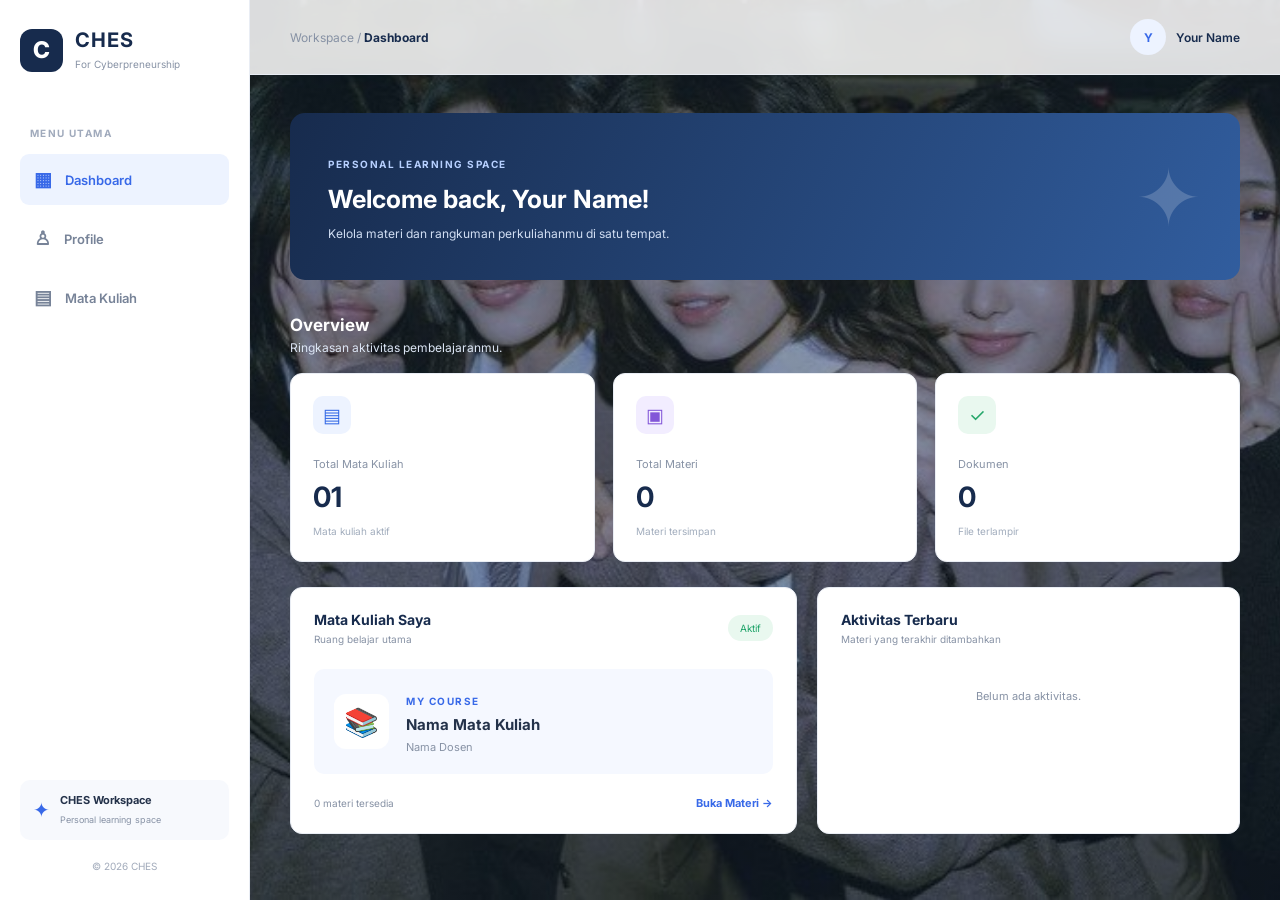
==== index.html @ 21060365 "Update index.html" ====
<!DOCTYPE html>
<html lang="id">
<head>
    <meta charset="UTF-8">
    <meta name="viewport" content="width=device-width, initial-scale=1.0">
    <title>ches website</title>
    <link rel="icon" type="image/png" href="assets/ches-logo.png">

    <link rel="stylesheet" href="style.css">

    <link rel="preconnect" href="https://fonts.googleapis.com">
    <link href="https://fonts.googleapis.com/css2?family=Inter:wght@400;500;600;700;800&display=swap" rel="stylesheet">
</head>
<body>

<div class="app">

    <aside class="sidebar" id="sidebar">
        <div class="brand">
            <div class="brand-icon">C</div>
            <div>
                <h2>CHES</h2>
                <span>For Cyberpreneurship</span>
            </div>
        </div>

        <div class="nav-label">MENU UTAMA</div>

        <nav>
            <a class="nav-link active" data-page="dashboard">
                <span>▦</span> Dashboard
            </a>
            <a class="nav-link" data-page="profile">
                <span>♙</span> Profile
            </a>
            <a class="nav-link" data-page="course">
                <span>▤</span> Mata Kuliah
            </a>
        </nav>

        <div class="sidebar-bottom">
            <div class="sidebar-info">
                <div class="info-icon">✦</div>
                <div>
                    <strong>CHES Workspace</strong>
                    <small>Personal learning space</small>
                </div>
            </div>
            <div class="sidebar-footer">© 2026 CHES</div>
        </div>
    </aside>

    <main class="main-content">

        <header class="topbar">
            <button class="menu-toggle" onclick="toggleSidebar()">☰</button>
            <div class="breadcrumb">Workspace / <strong id="breadcrumb">Dashboard</strong></div>
            <div class="top-profile">
                <div class="avatar" id="topAvatar">U</div>
                <span id="topName">User</span>
            </div>
        </header>

        <div class="content">

            <section class="page active" id="dashboard">

                <div class="welcome">
                    <div>
                        <span class="eyebrow">PERSONAL LEARNING SPACE</span>
                        <h1>Welcome back, <span id="welcomeName">Student</span>!</h1>
                        <p>Kelola materi dan rangkuman perkuliahanmu di satu tempat.</p>
                    </div>
                    <div class="welcome-decoration">✦</div>
                </div>

                <div class="section-heading">
                    <div>
                        <h2>Overview</h2>
                        <p>Ringkasan aktivitas pembelajaranmu.</p>
                    </div>
                </div>

                <div class="stats-grid">
                    <div class="stat-card">
                        <div class="stat-icon blue">▤</div>
                        <span>Total Mata Kuliah</span>
                        <h2>01</h2>
                        <small>Mata kuliah aktif</small>
                    </div>

                    <div class="stat-card">
                        <div class="stat-icon purple">▣</div>
                        <span>Total Materi</span>
                        <h2 id="totalMaterials">0</h2>
                        <small>Materi tersimpan</small>
                    </div>

                    <div class="stat-card">
                        <div class="stat-icon green">✓</div>
                        <span>Dokumen</span>
                        <h2 id="totalFiles">0</h2>
                        <small>File terlampir</small>
                    </div>
                </div>

                <div class="dashboard-grid">
                    <div class="panel course-panel">
                        <div class="panel-heading">
                            <div>
                                <h3>Mata Kuliah Saya</h3>
                                <p>Ruang belajar utama</p>
                            </div>
                            <span class="status">Aktif</span>
                        </div>

                        <div class="course-preview">
                            <div class="course-icon">📚</div>
                            <div class="course-info">
                                <span class="eyebrow">MY COURSE</span>
                                <h3 id="dashboardCourse">Nama Mata Kuliah</h3>
                                <p id="dashboardLecturer">Nama Dosen</p>
                            </div>
                        </div>

                        <div class="course-bottom">
                            <span id="dashboardCount">0 materi tersedia</span>
                            <button class="text-button" onclick="showPage('course')">
                                Buka Materi →
                            </button>
                        </div>
                    </div>

                    <div class="panel activity-panel">
                        <div class="panel-heading">
                            <div>
                                <h3>Aktivitas Terbaru</h3>
                                <p>Materi yang terakhir ditambahkan</p>
                            </div>
                        </div>
                        <div id="recentActivities" class="activity-list">
                            <div class="empty-state">Belum ada aktivitas.</div>
                        </div>
                    </div>
                </div>
            </section>

            <section class="page" id="profile">

                <div class="page-heading">
                    <span class="eyebrow">PERSONAL INFORMATION</span>
                    <h1>My Profile</h1>
                    <p>Informasi pribadi dan identitas akademik.</p>
                </div>

                <div class="profile-card">
                    <div class="profile-cover"></div>

                    <div class="profile-body">
                        <div class="profile-avatar" id="profileAvatar">U</div>

                        <div class="profile-name">
                            <h2 id="profileDisplayName">Your Name</h2>
                            <p>Mahasiswa</p>
                        </div>

                        <button class="primary-button edit-profile-btn" onclick="openProfileModal()">
                            ✎ Edit Profile
                        </button>

                        <div class="profile-details">
                            <div class="detail-item">
                                <span>Nama Lengkap</span>
                                <strong id="profileName">-</strong>
                            </div>
                            <div class="detail-item">
                                <span>NIM</span>
                                <strong id="profileNim">-</strong>
                            </div>
                            <div class="detail-item">
                                <span>Universitas</span>
                                <strong id="profileUniversity">-</strong>
                            </div>
                            <div class="detail-item">
                                <span>Program Studi</span>
                                <strong id="profileMajor">-</strong>
                            </div>
                            <div class="detail-item">
                                <span>Email</span>
                                <strong id="profileEmail">-</strong>
                            </div>
                            <div class="detail-item">
                                <span>Deskripsi</span>
                                <strong id="profileBio">Belum ada deskripsi.</strong>
                            </div>
                        </div>
                    </div>
                </div>
            </section>

            <section class="page" id="course">

                <div class="page-heading">
                    <span class="eyebrow">ACADEMIC WORKSPACE</span>
                    <h1>My Course</h1>
                    <p>Kelola dan simpan seluruh rangkuman materi perkuliahan.</p>
                </div>

                <div class="course-header">
                    <div class="course-header-icon">📖</div>
                    <div class="course-header-info">
                        <span class="eyebrow">ACTIVE COURSE</span>
                        <h2 id="courseTitle">Nama Mata Kuliah</h2>
                        <p id="courseLecturer">Nama Dosen</p>
                    </div>
                    <button class="outline-button" onclick="openCourseModal()">✎ Edit</button>
                </div>

                <div class="materials-heading">
                    <div>
                        <h2>Daftar Materi</h2>
                        <p>Seluruh rangkuman materi perkuliahanmu.</p>
                    </div>
                    <button class="primary-button" onclick="openMaterialModal()">
                        + Tambah Materi
                    </button>
                </div>

                <div class="materials-list" id="materialsList">
                    <div class="empty-card">
                        <div>📂</div>
                        <h3>Belum ada materi</h3>
                        <p>Mulai tambahkan rangkuman materi perkuliahanmu.</p>
                        <button class="primary-button" onclick="openMaterialModal()">
                            + Tambah Materi Pertama
                        </button>
                    </div>
                </div>

            </section>

        </div>
    </main>
</div>

<div class="modal-overlay" id="profileModal">
    <div class="modal">
        <div class="modal-header">
            <h2>Edit Profile</h2>
            <button onclick="closeModal('profileModal')">✕</button>
        </div>

        <form id="profileForm">
            <label>Nama Lengkap</label>
            <input id="inputName" required>

            <label>NIM</label>
            <input id="inputNim">

            <label>Universitas</label>
            <input id="inputUniversity">

            <label>Program Studi</label>
            <input id="inputMajor">

            <label>Email</label>
            <input id="inputEmail" type="email">

            <label>Deskripsi Diri</label>
            <textarea id="inputBio" rows="3"></textarea>

            <label>Foto Profil</label>
            <input id="inputPhoto" type="file" accept="image/*">

            <div class="modal-actions">
                <button type="button" class="outline-button" onclick="closeModal('profileModal')">Batal</button>
                <button type="submit" class="primary-button">Simpan</button>
            </div>
        </form>
    </div>
</div>

<div class="modal-overlay" id="courseModal">
    <div class="modal">
        <div class="modal-header">
            <h2>Edit Mata Kuliah</h2>
            <button onclick="closeModal('courseModal')">✕</button>
        </div>

        <form id="courseForm">
            <label>Nama Mata Kuliah</label>
            <input id="inputCourse" required>

            <label>Nama Dosen</label>
            <input id="inputLecturer">

            <div class="modal-actions">
                <button type="button" class="outline-button" onclick="closeModal('courseModal')">Batal</button>
                <button type="submit" class="primary-button">Simpan</button>
            </div>
        </form>
    </div>
</div>

<div class="modal-overlay" id="materialModal">
    <div class="modal">
        <div class="modal-header">
            <h2 id="materialModalTitle">Tambah Materi</h2>
            <button onclick="closeModal('materialModal')">✕</button>
        </div>

        <form id="materialForm">
            <input type="hidden" id="editMaterialId">

            <label>Judul Materi</label>
            <input id="inputMaterialTitle" placeholder="Contoh: Materi 1 - Pengenalan" required>

            <label>Deskripsi Singkat</label>
            <input id="inputMaterialDescription" placeholder="Deskripsi materi">

            <label>Rangkuman Materi</label>
            <textarea id="inputMaterialContent" rows="7" placeholder="Tuliskan rangkuman materi di sini..."></textarea>

            <label>Upload Dokumen (PDF, DOCX, PPTX, dll.)</label>
            <input id="inputMaterialFile" type="file">

            <small class="file-note">File maksimal 2 MB per dokumen.</small>

            <div id="existingFile" class="existing-file"></div>

            <div class="modal-actions">
                <button type="button" class="outline-button" onclick="closeModal('materialModal')">Batal</button>
                <button type="submit" class="primary-button">Simpan Materi</button>
            </div>
        </form>
    </div>
</div>

<div class="modal-overlay" id="detailModal">
    <div class="modal detail-modal">
        <div class="modal-header">
            <h2 id="detailTitle">Detail Materi</h2>
            <button onclick="closeModal('detailModal')">✕</button>
        </div>
        <div id="detailContent" class="detail-content"></div>
    </div>
</div>

<script src="script.js" defer></script>
</body>
</html>
---- style.css ----
:root {
    --navy: #172b4d;
    --blue: #3869e8;
    --light-blue: #edf3ff;
    --bg: #f5f7fb;
    --white: #ffffff;
    --text: #24324a;
    --muted: #8792a5;
    --border: #e9edf4;
}

* {
    margin: 0;
    padding: 0;
    box-sizing: border-box;
}

body {
    font-family: 'Inter', sans-serif;
    background: var(--bg);
    color: var(--text);
}

button, input, textarea {
    font-family: inherit;
}

button {
    cursor: pointer;
}

/* =========================
   MAIN LAYOUT
========================= */

.app {
    min-height: 100vh;
}

.sidebar {
    width: 250px;
    height: 100vh;
    position: fixed;
    top: 0;
    left: 0;
    background: var(--white);
    border-right: 1px solid var(--border);
    padding: 28px 20px;
    display: flex;
    flex-direction: column;
    z-index: 20;
    transition: .3s ease;
}

/* =========================
   BRAND
========================= */

.brand {
    display: flex;
    align-items: center;
    gap: 12px;
    margin-bottom: 55px;
}

.brand-icon {
    width: 43px;
    height: 43px;
    background: var(--navy);
    color: white;
    display: grid;
    place-items: center;
    border-radius: 12px;
    font-size: 23px;
    font-weight: 800;
}

.brand h2 {
    font-size: 20px;
    letter-spacing: 1px;
    color: var(--navy);
}

.brand span {
    font-size: 10px;
    color: var(--muted);
}

/* =========================
   NAVIGATION
========================= */

.nav-label {
    font-size: 10px;
    font-weight: 700;
    letter-spacing: 1.4px;
    color: #a0aabc;
    margin: 0 0 15px 10px;
}

nav {
    display: flex;
    flex-direction: column;
    gap: 8px;
}

.nav-link {
    padding: 14px;
    display: flex;
    gap: 13px;
    align-items: center;
    border-radius: 9px;
    color: #778398;
    font-size: 13px;
    font-weight: 600;
    cursor: pointer;
    transition: .2s;
    text-decoration: none;
}

.nav-link span {
    font-size: 19px;
}

.nav-link:hover,
.nav-link.active {
    color: var(--blue);
    background: var(--light-blue);
}

/* =========================
   SIDEBAR BOTTOM
========================= */

.sidebar-bottom {
    margin-top: auto;
}

.sidebar-info {
    display: flex;
    gap: 10px;
    align-items: center;
    padding: 13px;
    background: #f7f9fd;
    border-radius: 10px;
}

.info-icon {
    color: var(--blue);
    font-size: 20px;
}

.sidebar-info strong {
    display: block;
    font-size: 11px;
}

.sidebar-info small {
    color: var(--muted);
    font-size: 9px;
}

.sidebar-footer {
    text-align: center;
    font-size: 10px;
    color: #a1aaba;
    margin-top: 20px;
}

/* =========================
   MAIN CONTENT
========================= */

.main-content {
    margin-left: 250px;
    min-height: 100vh;
}

.topbar {
    height: 75px;
    background: var(--white);
    border-bottom: 1px solid var(--border);
    padding: 0 40px;
    display: flex;
    align-items: center;
    justify-content: space-between;
    position: sticky;
    top: 0;
    z-index: 10;
}

.breadcrumb {
    font-size: 12px;
    color: var(--muted);
}

.breadcrumb strong {
    color: var(--text);
}

.top-profile {
    display: flex;
    align-items: center;
    gap: 10px;
    font-size: 12px;
    font-weight: 600;
}

.avatar {
    width: 36px;
    height: 36px;
    border-radius: 50%;
    background: var(--light-blue);
    color: var(--blue);
    display: grid;
    place-items: center;
    font-weight: 700;
    background-size: cover;
    background-position: center;
}

.menu-toggle {
    display: none;
    border: none;
    background: none;
    font-size: 22px;
}

.content {
    padding: 38px 40px;
    max-width: 1500px;
    margin: auto;
}

/* =========================
   PAGE NAVIGATION
========================= */

.page {
    display: none;
}

.page.active {
    display: block;
}

/* =========================
   GENERAL HEADING
========================= */

.eyebrow {
    font-size: 10px;
    letter-spacing: 1.5px;
    font-weight: 700;
    color: var(--blue);
}

h1 {
    font-size: 27px;
    color: var(--navy);
    margin: 9px 0;
}

.page-heading {
    margin-bottom: 30px;
}

.page-heading p,
.section-heading p {
    font-size: 12px;
    color: var(--muted);
}

/* =========================
   DASHBOARD WELCOME
========================= */

.welcome {
    background: linear-gradient(115deg, #172b4d, #315d9e);
    color: white;
    padding: 35px 38px;
    border-radius: 15px;
    display: flex;
    justify-content: space-between;
    align-items: center;
    margin-bottom: 35px;
    overflow: hidden;
}

.welcome .eyebrow {
    color: #b7d0ff;
}

.welcome h1 {
    color: white;
    font-size: 25px;
    margin: 12px 0;
}

.welcome p {
    color: #d1def3;
    font-size: 12px;
}

.welcome-decoration {
    font-size: 80px;
    color: #ffffff30;
}

/* =========================
   DASHBOARD STATISTICS
========================= */

.section-heading {
    margin-bottom: 18px;
}

.section-heading h2 {
    font-size: 17px;
    margin-bottom: 5px;
}

.stats-grid {
    display: grid;
    grid-template-columns: repeat(3, 1fr);
    gap: 18px;
    margin-bottom: 25px;
}

.stat-card {
    background: white;
    border: 1px solid var(--border);
    padding: 22px;
    border-radius: 12px;
    transition: .2s;
}

.stat-card:hover {
    transform: translateY(-3px);
    box-shadow: 0 8px 25px #172b4d0a;
}

.stat-icon {
    width: 38px;
    height: 38px;
    border-radius: 10px;
    display: grid;
    place-items: center;
    font-size: 19px;
    margin-bottom: 18px;
}

.blue {
    background: #edf3ff;
    color: #356ae6;
}

.purple {
    background: #f2edff;
    color: #8256d8;
}

.green {
    background: #e9f8ef;
    color: #25a76a;
}

.stat-card span {
    color: var(--muted);
    font-size: 11px;
}

.stat-card h2 {
    font-size: 28px;
    color: var(--navy);
    margin: 8px 0 5px;
}

.stat-card small {
    font-size: 10px;
    color: #a2adbd;
}

/* =========================
   DASHBOARD PANELS
========================= */

.dashboard-grid {
    display: grid;
    grid-template-columns: 1.2fr 1fr;
    gap: 20px;
}

.panel {
    background: white;
    border: 1px solid var(--border);
    padding: 23px;
    border-radius: 12px;
}

.panel-heading {
    display: flex;
    align-items: center;
    justify-content: space-between;
    margin-bottom: 24px;
}

.panel-heading h3 {
    font-size: 14px;
    margin-bottom: 5px;
}

.panel-heading p {
    font-size: 10px;
    color: var(--muted);
}

.status {
    color: #20a46a;
    background: #e9f8ef;
    padding: 7px 12px;
    border-radius: 20px;
    font-size: 10px;
}

/* COURSE PREVIEW */

.course-preview {
    background: #f5f8ff;
    padding: 20px;
    display: flex;
    align-items: center;
    gap: 17px;
    border-radius: 10px;
}

.course-icon {
    font-size: 28px;
    background: white;
    width: 55px;
    height: 55px;
    display: grid;
    place-items: center;
    border-radius: 12px;
    flex-shrink: 0;
}

.course-info h3 {
    font-size: 15px;
    margin: 6px 0;
}

.course-info p {
    font-size: 11px;
    color: var(--muted);
}

.course-bottom {
    display: flex;
    justify-content: space-between;
    margin-top: 22px;
    font-size: 10px;
    color: var(--muted);
    align-items: center;
}

.text-button {
    border: none;
    background: none;
    color: var(--blue);
    font-size: 11px;
    font-weight: 700;
}

/* ACTIVITY */

.activity-list {
    display: flex;
    flex-direction: column;
    gap: 15px;
}

.activity-item {
    display: flex;
    gap: 12px;
    align-items: center;
    border-bottom: 1px solid var(--border);
    padding-bottom: 12px;
}

.activity-icon {
    background: var(--light-blue);
    color: var(--blue);
    width: 35px;
    height: 35px;
    display: grid;
    place-items: center;
    border-radius: 9px;
    flex-shrink: 0;
}

.activity-item strong {
    font-size: 11px;
    display: block;
}

.activity-item small {
    color: var(--muted);
    font-size: 9px;
}

.empty-state {
    color: var(--muted);
    text-align: center;
    padding: 20px;
    font-size: 11px;
}

/* =========================
   PROFILE PAGE
========================= */

.profile-card {
    background: white;
    border: 1px solid var(--border);
    border-radius: 13px;
    overflow: hidden;
}

.profile-cover {
    height: 145px;
    background: linear-gradient(110deg, #172b4d, #4777b9);
}

.profile-body {
    padding: 0 35px 35px;
}

.profile-avatar {
    width: 95px;
    height: 95px;
    border: 5px solid white;
    background: var(--light-blue);
    color: var(--blue);
    display: grid;
    place-items: center;
    border-radius: 50%;
    margin-top: -48px;
    font-size: 30px;
    font-weight: 700;
    background-size: cover;
    background-position: center;
}

.profile-name {
    margin-top: 10px;
}

.profile-name h2 {
    font-size: 20px;
}

.profile-name p {
    font-size: 11px;
    color: var(--muted);
    margin-top: 5px;
}

.edit-profile-btn {
    float: right;
    margin-top: -45px;
}

.profile-details {
    display: grid;
    grid-template-columns: 1fr 1fr;
    gap: 25px;
    margin-top: 35px;
}

.detail-item {
    border-bottom: 1px solid var(--border);
    padding-bottom: 15px;
}

.detail-item span {
    display: block;
    color: var(--muted);
    font-size: 10px;
    margin-bottom: 8px;
}

.detail-item strong {
    font-size: 12px;
    font-weight: 600;
    overflow-wrap: anywhere;
}

/* =========================
   COURSE PAGE
========================= */

.course-header {
    background: white;
    padding: 25px;
    border: 1px solid var(--border);
    border-radius: 13px;
    display: flex;
    align-items: center;
    gap: 18px;
    margin-bottom: 35px;
}

.course-header-icon {
    width: 65px;
    height: 65px;
    display: grid;
    place-items: center;
    background: var(--light-blue);
    border-radius: 12px;
    font-size: 29px;
    flex-shrink: 0;
}

.course-header-info {
    flex: 1;
    min-width: 0;
}

.course-header-info h2 {
    font-size: 18px;
    margin: 7px 0;
}

.course-header-info p {
    font-size: 11px;
    color: var(--muted);
}

.materials-heading {
    display: flex;
    align-items: center;
    justify-content: space-between;
    margin-bottom: 20px;
}

.materials-heading h2 {
    font-size: 17px;
    margin-bottom: 5px;
}

.materials-heading p {
    font-size: 11px;
    color: var(--muted);
}

/* MATERIAL LIST */

.materials-list {
    display: grid;
    grid-template-columns: repeat(2, 1fr);
    gap: 17px;
}

.empty-card {
    background: white;
    border: 1px dashed #d5deed;
    border-radius: 12px;
    padding: 55px 20px;
    text-align: center;
    grid-column: 1 / -1;
}

.empty-card div {
    font-size: 38px;
    margin-bottom: 15px;
}

.empty-card h3 {
    font-size: 15px;
    margin-bottom: 8px;
}

.empty-card p {
    color: var(--muted);
    font-size: 11px;
    margin-bottom: 20px;
}

/* MATERIAL CARD */

.material-card {
    background: white;
    border: 1px solid var(--border);
    padding: 20px;
    border-radius: 12px;
    transition: .2s;
}

.material-card:hover {
    border-color: #b9cdf8;
    transform: translateY(-2px);
    box-shadow: 0 8px 25px #172b4d0a;
}

.material-top {
    display: flex;
    align-items: flex-start;
    gap: 13px;
}

.material-icon {
    background: var(--light-blue);
    color: var(--blue);
    width: 43px;
    height: 43px;
    display: grid;
    place-items: center;
    border-radius: 10px;
    font-size: 18px;
    flex-shrink: 0;
}

.material-info {
    flex: 1;
    min-width: 0;
}

.material-info h3 {
    font-size: 13px;
    margin: 3px 0 7px;
    overflow-wrap: anywhere;
}

.material-info p {
    color: var(--muted);
    font-size: 10px;
    overflow-wrap: anywhere;
}

.material-date {
    font-size: 9px;
    color: #9aa5b5;
    margin-top: 18px;
    padding-top: 13px;
    border-top: 1px solid var(--border);
}

.material-actions {
    display: flex;
    gap: 7px;
    margin-top: 15px;
}

.action-button {
    flex: 1;
    border: 1px solid var(--border);
    background: white;
    padding: 8px;
    border-radius: 6px;
    font-size: 10px;
    color: var(--text);
    transition: .2s;
}

.action-button:hover {
    background: var(--light-blue);
    color: var(--blue);
}

.action-button.delete:hover {
    background: #fff0f0;
    color: #d33;
    border-color: #ffd1d1;
}

/* =========================
   BUTTONS
========================= */

.primary-button {
    border: none;
    background: var(--blue);
    color: white;
    padding: 11px 17px;
    border-radius: 8px;
    font-size: 11px;
    font-weight: 600;
    transition: .2s;
}

.primary-button:hover {
    background: #2453c1;
    transform: translateY(-1px);
}

.outline-button {
    border: 1px solid var(--border);
    background: white;
    color: var(--text);
    padding: 10px 15px;
    border-radius: 8px;
    font-size: 11px;
    font-weight: 600;
    transition: .2s;
}

.outline-button:hover {
    border-color: var(--blue);
    color: var(--blue);
}

/* =========================
   MODAL
========================= */

.modal-overlay {
    position: fixed;
    inset: 0;
    background: #101d35a6;
    z-index: 100;
    display: none;
    justify-content: center;
    align-items: center;
    padding: 15px;
}

.modal-overlay.show {
    display: flex;
}

.modal {
    background: white;
    width: 100%;
    max-width: 490px;
    max-height: 90vh;
    overflow-y: auto;
    border-radius: 14px;
    padding: 25px;
    animation: modalIn .2s ease;
}

@keyframes modalIn {
    from {
        opacity: 0;
        transform: translateY(12px);
    }
    to {
        opacity: 1;
        transform: translateY(0);
    }
}

.modal-header {
    display: flex;
    justify-content: space-between;
    align-items: center;
    margin-bottom: 22px;
}

.modal-header h2 {
    font-size: 17px;
}

.modal-header button {
    border: none;
    background: none;
    font-size: 19px;
    color: var(--muted);
}

.modal form {
    display: flex;
    flex-direction: column;
    gap: 10px;
}

.modal label {
    font-size: 11px;
    font-weight: 600;
    margin-top: 6px;
}

.modal input,
.modal textarea {
    border: 1px solid var(--border);
    border-radius: 7px;
    padding: 11px;
    font-size: 11px;
    outline: none;
    width: 100%;
    color: var(--text);
    background: white;
}

.modal input:focus,
.modal textarea:focus {
    border-color: var(--blue);
    box-shadow: 0 0 0 3px #3869e815;
}

.modal textarea {
    resize: vertical;
    line-height: 1.7;
}

.file-note {
    color: var(--muted);
    font-size: 9px;
}

.existing-file {
    font-size: 10px;
    color: var(--blue);
}

.modal-actions {
    display: flex;
    justify-content: flex-end;
    gap: 10px;
    margin-top: 15px;
}

/* =========================
   DETAIL MATERIAL
========================= */

.detail-content {
    font-size: 12px;
    line-height: 1.9;
    overflow-wrap: anywhere;
}

.detail-content .summary {
    white-space: pre-wrap;
}

.detail-content h4 {
    margin: 20px 0 8px;
    font-size: 13px;
}

.detail-content a {
    color: var(--blue);
    text-decoration: none;
}

.detail-content a:hover {
    text-decoration: underline;
}

.detail-meta {
    color: var(--muted);
    font-size: 10px;
    margin-bottom: 15px;
}

.detail-file {
    display: inline-block;
    margin-top: 15px;
}

/* =========================
   RESPONSIVE TABLET
========================= */

@media (max-width: 1000px) {

    .dashboard-grid {
        grid-template-columns: 1fr;
    }

    .content {
        padding: 30px 25px;
    }
}

/* =========================
   RESPONSIVE MOBILE
========================= */

@media (max-width: 900px) {

    .sidebar {
        transform: translateX(-100%);
    }

    .sidebar.open {
        transform: translateX(0);
    }

    .main-content {
        margin-left: 0;
    }

    .menu-toggle {
        display: block;
    }
}

@media (max-width: 600px) {

    .topbar {
        padding: 0 18px;
    }

    .content {
        padding: 25px 17px;
    }

    .stats-grid {
        grid-template-columns: 1fr;
    }

    .materials-list {
        grid-template-columns: 1fr;
    }

    .profile-details {
        grid-template-columns: 1fr;
    }

    .welcome {
        padding: 25px 20px;
    }

    .welcome h1 {
        font-size: 20px;
    }

    .welcome-decoration {
        font-size: 45px;
    }

    .materials-heading {
        align-items: flex-start;
        gap: 12px;
        flex-direction: column;
    }

    .profile-body {
        padding: 0 20px 25px;
    }

    .edit-profile-btn {
        float: none;
        margin-top: 20px;
    }

    .course-header {
        flex-wrap: wrap;
    }

    .modal {
        padding: 20px;
    }
}

.avatar,
.profile-avatar {
    background-size: cover;
    background-position: center;
    background-repeat: no-repeat;
    background-color: var(--light-blue);
}

.avatar {
    overflow: hidden;
    flex-shrink: 0;
}

.profile-avatar {
    overflow: hidden;
    flex-shrink: 0;
    background-color: var(--light-blue);
}


/* =========================
   PAGE NAVIGATION
========================= */

.page {
    display: none;
    opacity: 0;
    width: 100%;
}

.page.active {
    display: block;
    opacity: 1;
}

/* ANIMATION ENTER */

.page.page-enter {
    animation: chesPageEnter 0.45s cubic-bezier(0.22, 1, 0.36, 1) both;
}

@keyframes chesPageEnter {
    from {
        opacity: 0;
        transform: translateY(15px);
        filter: blur(3px);
    }

    to {
        opacity: 1;
        transform: translateY(0);
        filter: blur(0);
    }
}

/* ANIMATION EXIT */

.page.page-exit {
    display: block;
    animation: chesPageExit 0.18s ease forwards;
    pointer-events: none;
}

@keyframes chesPageExit {
    from {
        opacity: 1;
        transform: translateY(0);
    }

    to {
        opacity: 0;
        transform: translateY(-8px);
    }
}

/* NAVIGATION HOVER */

.nav-link {
    transition:
        background 0.25s ease,
        color 0.25s ease,
        transform 0.25s ease;
}

.nav-link:hover {
    transform: translateX(4px);
}

/* REDUCE MOTION */

@media (prefers-reduced-motion: reduce) {
    .page.page-enter,
    .page.page-exit {
        animation: none;
    }

    .nav-link {
        transition: none;
    }
}

/* =================================
   CHES - PHOTO BACKGROUND
================================= */

html,
body {
    min-height: 100%;
    margin: 0;
}

body {
    font-family: 'Inter', sans-serif;
    background: var(--bg);
    color: var(--text);
}

/* Background utama dibuat transparan */
.app {
    min-height: 100vh;
    background: transparent;
}

/* Sidebar transparan */
.sidebar {
    width: 250px;
    height: 100vh;
    position: fixed;
    top: 0;
    left: 0;
    background: var(--white);
    border-right: 1px solid var(--border);
    padding: 28px 20px;
    display: flex;
    flex-direction: column;
    z-index: 20;
    transition: .3s ease;
}

/* Topbar transparan */
.topbar {
    background: rgba(255, 255, 255, 0.85);
    backdrop-filter: blur(12px);
    -webkit-backdrop-filter: blur(12px);
}

/* Area konten tidak menutupi foto */
.main-content {
    margin-left: 250px;
    min-height: 100vh;

    background:
        linear-gradient(
            rgba(10, 25, 50, 0.40),
            rgba(10, 25, 50, 0.40)
        ),
        url("../assets/niujins.jpg");

    background-size: cover;
    background-position: center;
    background-repeat: no-repeat;
    background-attachment: fixed;
}

/* BACKGROUND FOTO KHUSUS AREA KONTEN */

.main-content {
    position: relative;
    isolation: isolate;
    margin-left: 250px;
    min-height: 100vh;
    background: transparent;
}

/* Layer foto */
.main-content::before {
    content: "";
    position: fixed;

    /* Mulai tepat setelah sidebar */
    top: 0;
    left: 250px;
    right: 0;
    bottom: 0;

    background-image:
        linear-gradient(
            rgba(10, 25, 50, 0.40),
            rgba(10, 25, 50, 0.40)
        ),
        url("../assets/niujins.jpg");

    background-size: cover;
    background-position: center;
    background-repeat: no-repeat;

    z-index: -1;
    pointer-events: none;
}

/* Sidebar tetap putih dan berada di atas layer */
.sidebar {
    position: fixed;
    left: 0;
    top: 0;
    width: 250px;
    height: 100vh;
    background: #ffffff;
    z-index: 20;
}

/* Area konten transparan */
.content {
    background: transparent;
}

/* Topbar tetap terlihat */
.topbar {
    background: rgba(255, 255, 255, 0.85);
    backdrop-filter: blur(12px);
    -webkit-backdrop-filter: blur(12px);
}

/* =================================
   CHES - GLOBAL FONT COLOR
================================= */

/* Judul utama setiap halaman */
.page-heading h1,
.section-heading h2,
.materials-heading h2 {
    color: #ffffff;
}

/* Deskripsi dan keterangan */
.page-heading p,
.section-heading p,
.materials-heading p {
    color: #dce6f5;
}

/* Judul dan informasi dashboard */
.panel-heading h3 {
    color: #172b4d;
}

/* Navigasi sidebar */
.nav-link {
    color: #778398;
}

.nav-link.active {
    color: #3869e8;
}

/* Breadcrumb */
.breadcrumb {
    color: #8792a5;
}

.breadcrumb strong {
    color: #172b4d;
}

/* Nama profil di topbar */
.top-profile {
    color: #172b4d;
}

/* =================================
   MARKETPLACE LOGO - SHOPEE & TOKOPEDIA
================================= */

.top-profile {
    display: flex;
    align-items: center;
    gap: 10px;
}

.marketplace-links {
    display: flex;
    align-items: center;
    gap: 8px;
    margin-left: 5px;
}

.marketplace-link {
    width: 27px;
    height: 27px;
    display: flex;
    align-items: center;
    justify-content: center;
    border-radius: 7px;
    transition: all 0.2s ease;
    text-decoration: none;
}

.marketplace-link img {
    width: 21px;
    height: 21px;
    object-fit: contain;
}

.marketplace-link:hover {
    transform: translateY(-2px) scale(1.1);
}

/* Responsive Mobile */
@media (max-width: 600px) {
    .top-profile {
        gap: 6px;
    }

    .marketplace-links {
        gap: 5px;
        margin-left: 2px;
    }

    .marketplace-link {
        width: 23px;
        height: 23px;
    }

    .marketplace-link img {
        width: 18px;
        height: 18px;
    }
}
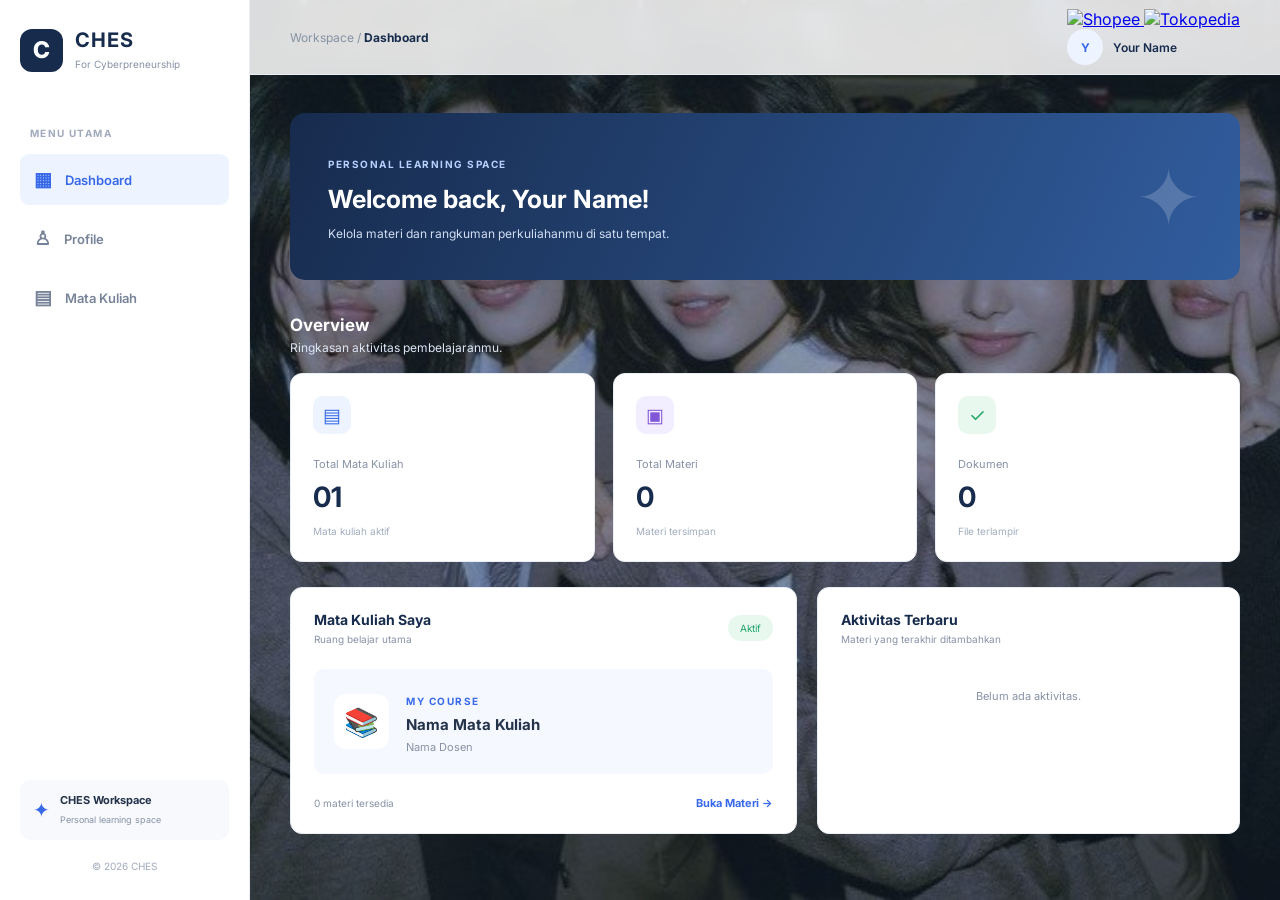
==== commit 157035d8: "Update index.html" ====
--- a/index.html
+++ b/index.html
@@ -55,12 +55,42 @@
         <header class="topbar">
             <button class="menu-toggle" onclick="toggleSidebar()">☰</button>
             <div class="breadcrumb">Workspace / <strong id="breadcrumb">Dashboard</strong></div>
+            <div class="topbar-actions">
+
+            <!-- Link Shopee & Tokopedia -->
+            <div class="marketplace-links">
+        
+                <a href="https://shopee.co.id/roofair"
+                   class="marketplace-link shopee-link"
+                   target="_blank"
+                   rel="noopener noreferrer"
+                   title="Shopee"
+                   aria-label="Kunjungi Shopee">
+        
+                    <img src="https://cdn.simpleicons.org/shopee/EE4D2D"
+                         alt="Shopee">
+                </a>
+        
+                <a href="https://www.tokopedia.com/roofairofficial"
+                   class="marketplace-link tokopedia-link"
+                   target="_blank"
+                   rel="noopener noreferrer"
+                   title="Tokopedia"
+                   aria-label="Kunjungi Tokopedia">
+        
+                    <img src="https://cdn.simpleicons.org/tokopedia/03AC0E"
+                         alt="Tokopedia">
+                </a>
+        
+            </div>
+        
+            <!-- Profile -->
             <div class="top-profile">
                 <div class="avatar" id="topAvatar">U</div>
                 <span id="topName">User</span>
             </div>
+        </div>
         </header>
-
         <div class="content">
 
             <section class="page active" id="dashboard">
--- a/style.css
+++ b/style.css
@@ -1324,63 +1324,3 @@
 .top-profile {
     color: #172b4d;
 }
-
-/* =================================
-   MARKETPLACE LOGO - SHOPEE & TOKOPEDIA
-================================= */
-
-.top-profile {
-    display: flex;
-    align-items: center;
-    gap: 10px;
-}
-
-.marketplace-links {
-    display: flex;
-    align-items: center;
-    gap: 8px;
-    margin-left: 5px;
-}
-
-.marketplace-link {
-    width: 27px;
-    height: 27px;
-    display: flex;
-    align-items: center;
-    justify-content: center;
-    border-radius: 7px;
-    transition: all 0.2s ease;
-    text-decoration: none;
-}
-
-.marketplace-link img {
-    width: 21px;
-    height: 21px;
-    object-fit: contain;
-}
-
-.marketplace-link:hover {
-    transform: translateY(-2px) scale(1.1);
-}
-
-/* Responsive Mobile */
-@media (max-width: 600px) {
-    .top-profile {
-        gap: 6px;
-    }
-
-    .marketplace-links {
-        gap: 5px;
-        margin-left: 2px;
-    }
-
-    .marketplace-link {
-        width: 23px;
-        height: 23px;
-    }
-
-    .marketplace-link img {
-        width: 18px;
-        height: 18px;
-    }
-}
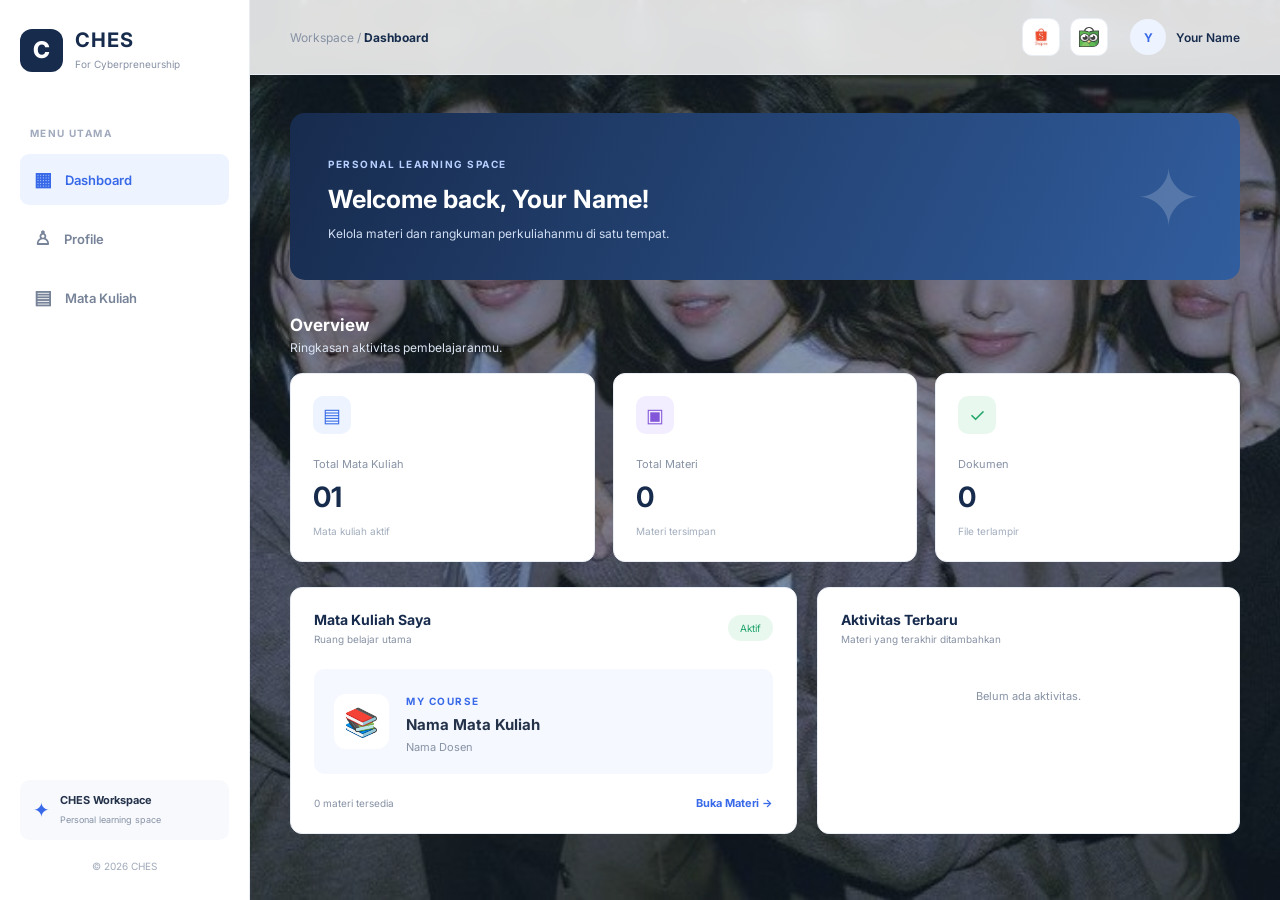
==== commit d26e813c: "Update index.html" ====
--- a/index.html
+++ b/index.html
@@ -57,38 +57,29 @@
             <div class="breadcrumb">Workspace / <strong id="breadcrumb">Dashboard</strong></div>
             <div class="topbar-actions">
 
-            <!-- Link Shopee & Tokopedia -->
             <div class="marketplace-links">
-        
                 <a href="https://shopee.co.id/roofair"
-                   class="marketplace-link shopee-link"
+                   class="marketplace-link"
                    target="_blank"
                    rel="noopener noreferrer"
-                   title="Shopee"
-                   aria-label="Kunjungi Shopee">
-        
-                    <img src="https://cdn.simpleicons.org/shopee/EE4D2D"
-                         alt="Shopee">
+                   aria-label="Buka Shopee">
+                    <img src="assets/shopee-logo.png" alt="Shopee">
                 </a>
         
                 <a href="https://www.tokopedia.com/roofairofficial"
-                   class="marketplace-link tokopedia-link"
+                   class="marketplace-link"
                    target="_blank"
                    rel="noopener noreferrer"
-                   title="Tokopedia"
-                   aria-label="Kunjungi Tokopedia">
+                   aria-label="Buka Tokopedia">
+                    <img src="assets/tokped-logo.png" alt="Tokopedia">
+                </a>
+            </div>
         
-                    <img src="https://cdn.simpleicons.org/tokopedia/03AC0E"
-                         alt="Tokopedia">
-                </a>
-        
-            </div>
-        
-            <!-- Profile -->
             <div class="top-profile">
                 <div class="avatar" id="topAvatar">U</div>
                 <span id="topName">User</span>
             </div>
+        
         </div>
         </header>
         <div class="content">
--- a/style.css
+++ b/style.css
@@ -1056,29 +1056,150 @@
     }
 }
 
+/* =========================================
+   CHES - BACKGROUND & GLOBAL STYLE
+========================================= */
+
+html,
+body {
+    min-height: 100%;
+}
+
+body {
+    margin: 0;
+    font-family: 'Inter', sans-serif;
+    background: var(--bg);
+    color: var(--text);
+}
+
+.app {
+    min-height: 100vh;
+    background: transparent;
+}
+
+/* =========================================
+   MAIN CONTENT BACKGROUND
+========================================= */
+
+.main-content {
+    position: relative;
+    isolation: isolate;
+    margin-left: 250px;
+    min-height: 100vh;
+    background: transparent;
+}
+
+.main-content::before {
+    content: "";
+    position: fixed;
+    inset: 0 0 0 250px;
+
+    background:
+        linear-gradient(
+            rgba(10, 25, 50, 0.40),
+            rgba(10, 25, 50, 0.40)
+        ),
+        url("../assets/niujins.jpg");
+
+    background-size: cover;
+    background-position: center;
+    background-repeat: no-repeat;
+
+    z-index: -1;
+    pointer-events: none;
+}
+
+/* =========================================
+   SIDEBAR & TOPBAR
+========================================= */
+
+.sidebar {
+    position: fixed;
+    top: 0;
+    left: 0;
+    width: 250px;
+    height: 100vh;
+    background: #ffffff;
+    z-index: 20;
+}
+
+.topbar {
+    background: rgba(255, 255, 255, 0.85);
+    backdrop-filter: blur(12px);
+    -webkit-backdrop-filter: blur(12px);
+}
+
+/* =========================================
+   MARKETPLACE LINKS
+========================================= */
+
+.topbar-actions,
+.marketplace-links,
+.top-profile {
+    display: flex;
+    align-items: center;
+}
+
+.topbar-actions {
+    gap: 22px;
+}
+
+.marketplace-links {
+    gap: 10px;
+}
+
+.marketplace-link {
+    width: 38px;
+    height: 38px;
+
+    display: grid;
+    place-items: center;
+
+    background: #ffffff;
+    border: 1px solid var(--border);
+    border-radius: 10px;
+
+    transition:
+        transform 0.2s ease,
+        box-shadow 0.2s ease,
+        border-color 0.2s ease;
+}
+
+.marketplace-link img {
+    display: block;
+    width: 20px;
+    height: 20px;
+}
+
+.shopee-link:hover {
+    border-color: #EE4D2D;
+    box-shadow: 0 4px 12px rgba(238, 77, 45, 0.14);
+    transform: translateY(-2px);
+}
+
+.tokopedia-link:hover {
+    border-color: #03AC0E;
+    box-shadow: 0 4px 12px rgba(3, 172, 14, 0.14);
+    transform: translateY(-2px);
+}
+
+/* =========================================
+   PROFILE AVATAR
+========================================= */
+
 .avatar,
 .profile-avatar {
     background-size: cover;
     background-position: center;
     background-repeat: no-repeat;
     background-color: var(--light-blue);
-}
-
-.avatar {
     overflow: hidden;
     flex-shrink: 0;
 }
 
-.profile-avatar {
-    overflow: hidden;
-    flex-shrink: 0;
-    background-color: var(--light-blue);
-}
-
-
-/* =========================
-   PAGE NAVIGATION
-========================= */
+/* =========================================
+   PAGE NAVIGATION & ANIMATION
+========================================= */
 
 .page {
     display: none;
@@ -1091,10 +1212,14 @@
     opacity: 1;
 }
 
-/* ANIMATION ENTER */
-
 .page.page-enter {
     animation: chesPageEnter 0.45s cubic-bezier(0.22, 1, 0.36, 1) both;
+}
+
+.page.page-exit {
+    display: block;
+    animation: chesPageExit 0.18s ease forwards;
+    pointer-events: none;
 }
 
 @keyframes chesPageEnter {
@@ -1111,14 +1236,6 @@
     }
 }
 
-/* ANIMATION EXIT */
-
-.page.page-exit {
-    display: block;
-    animation: chesPageExit 0.18s ease forwards;
-    pointer-events: none;
-}
-
 @keyframes chesPageExit {
     from {
         opacity: 1;
@@ -1131,7 +1248,9 @@
     }
 }
 
-/* NAVIGATION HOVER */
+/* =========================================
+   NAVIGATION HOVER
+========================================= */
 
 .nav-link {
     transition:
@@ -1144,183 +1263,98 @@
     transform: translateX(4px);
 }
 
-/* REDUCE MOTION */
-
-@media (prefers-reduced-motion: reduce) {
-    .page.page-enter,
-    .page.page-exit {
-        animation: none;
-    }
-
-    .nav-link {
-        transition: none;
-    }
-}
-
-/* =================================
-   CHES - PHOTO BACKGROUND
-================================= */
-
-html,
-body {
-    min-height: 100%;
-    margin: 0;
-}
-
-body {
-    font-family: 'Inter', sans-serif;
-    background: var(--bg);
-    color: var(--text);
-}
-
-/* Background utama dibuat transparan */
-.app {
-    min-height: 100vh;
-    background: transparent;
-}
-
-/* Sidebar transparan */
-.sidebar {
-    width: 250px;
-    height: 100vh;
-    position: fixed;
-    top: 0;
-    left: 0;
-    background: var(--white);
-    border-right: 1px solid var(--border);
-    padding: 28px 20px;
-    display: flex;
-    flex-direction: column;
-    z-index: 20;
-    transition: .3s ease;
-}
-
-/* Topbar transparan */
-.topbar {
-    background: rgba(255, 255, 255, 0.85);
-    backdrop-filter: blur(12px);
-    -webkit-backdrop-filter: blur(12px);
-}
-
-/* Area konten tidak menutupi foto */
-.main-content {
-    margin-left: 250px;
-    min-height: 100vh;
-
-    background:
-        linear-gradient(
-            rgba(10, 25, 50, 0.40),
-            rgba(10, 25, 50, 0.40)
-        ),
-        url("../assets/niujins.jpg");
-
-    background-size: cover;
-    background-position: center;
-    background-repeat: no-repeat;
-    background-attachment: fixed;
-}
-
-/* BACKGROUND FOTO KHUSUS AREA KONTEN */
-
-.main-content {
-    position: relative;
-    isolation: isolate;
-    margin-left: 250px;
-    min-height: 100vh;
-    background: transparent;
-}
-
-/* Layer foto */
-.main-content::before {
-    content: "";
-    position: fixed;
-
-    /* Mulai tepat setelah sidebar */
-    top: 0;
-    left: 250px;
-    right: 0;
-    bottom: 0;
-
-    background-image:
-        linear-gradient(
-            rgba(10, 25, 50, 0.40),
-            rgba(10, 25, 50, 0.40)
-        ),
-        url("../assets/niujins.jpg");
-
-    background-size: cover;
-    background-position: center;
-    background-repeat: no-repeat;
-
-    z-index: -1;
-    pointer-events: none;
-}
-
-/* Sidebar tetap putih dan berada di atas layer */
-.sidebar {
-    position: fixed;
-    left: 0;
-    top: 0;
-    width: 250px;
-    height: 100vh;
-    background: #ffffff;
-    z-index: 20;
-}
-
-/* Area konten transparan */
-.content {
-    background: transparent;
-}
-
-/* Topbar tetap terlihat */
-.topbar {
-    background: rgba(255, 255, 255, 0.85);
-    backdrop-filter: blur(12px);
-    -webkit-backdrop-filter: blur(12px);
-}
-
-/* =================================
-   CHES - GLOBAL FONT COLOR
-================================= */
-
-/* Judul utama setiap halaman */
+/* =========================================
+   GLOBAL TEXT COLORS
+========================================= */
+
 .page-heading h1,
 .section-heading h2,
 .materials-heading h2 {
     color: #ffffff;
 }
 
-/* Deskripsi dan keterangan */
 .page-heading p,
 .section-heading p,
 .materials-heading p {
     color: #dce6f5;
 }
 
-/* Judul dan informasi dashboard */
 .panel-heading h3 {
-    color: #172b4d;
-}
-
-/* Navigasi sidebar */
+    color: var(--navy);
+}
+
 .nav-link {
     color: #778398;
 }
 
 .nav-link.active {
-    color: #3869e8;
-}
-
-/* Breadcrumb */
+    color: var(--blue);
+}
+
 .breadcrumb {
-    color: #8792a5;
-}
-
-.breadcrumb strong {
-    color: #172b4d;
-}
-
-/* Nama profil di topbar */
+    color: var(--muted);
+}
+
+.breadcrumb strong,
 .top-profile {
-    color: #172b4d;
-}
+    color: var(--navy);
+}
+
+/* =========================================
+   RESPONSIVE TABLET & MOBILE
+========================================= */
+
+@media (max-width: 900px) {
+    .main-content::before {
+        left: 0;
+    }
+}
+
+@media (max-width: 600px) {
+
+    .topbar-actions {
+        gap: 10px;
+    }
+
+    .marketplace-links {
+        gap: 6px;
+    }
+
+    .marketplace-link {
+        width: 34px;
+        height: 34px;
+    }
+
+    .marketplace-link img {
+        width: 18px;
+        height: 18px;
+    }
+
+    .top-profile {
+        gap: 7px;
+    }
+
+    .top-profile span {
+        max-width: 70px;
+        overflow: hidden;
+        text-overflow: ellipsis;
+        white-space: nowrap;
+    }
+}
+
+/* =========================================
+   ACCESSIBILITY
+========================================= */
+
+@media (prefers-reduced-motion: reduce) {
+
+    .page.page-enter,
+    .page.page-exit {
+        animation: none;
+    }
+
+    .nav-link,
+    .marketplace-link {
+        transition: none;
+    }
+}
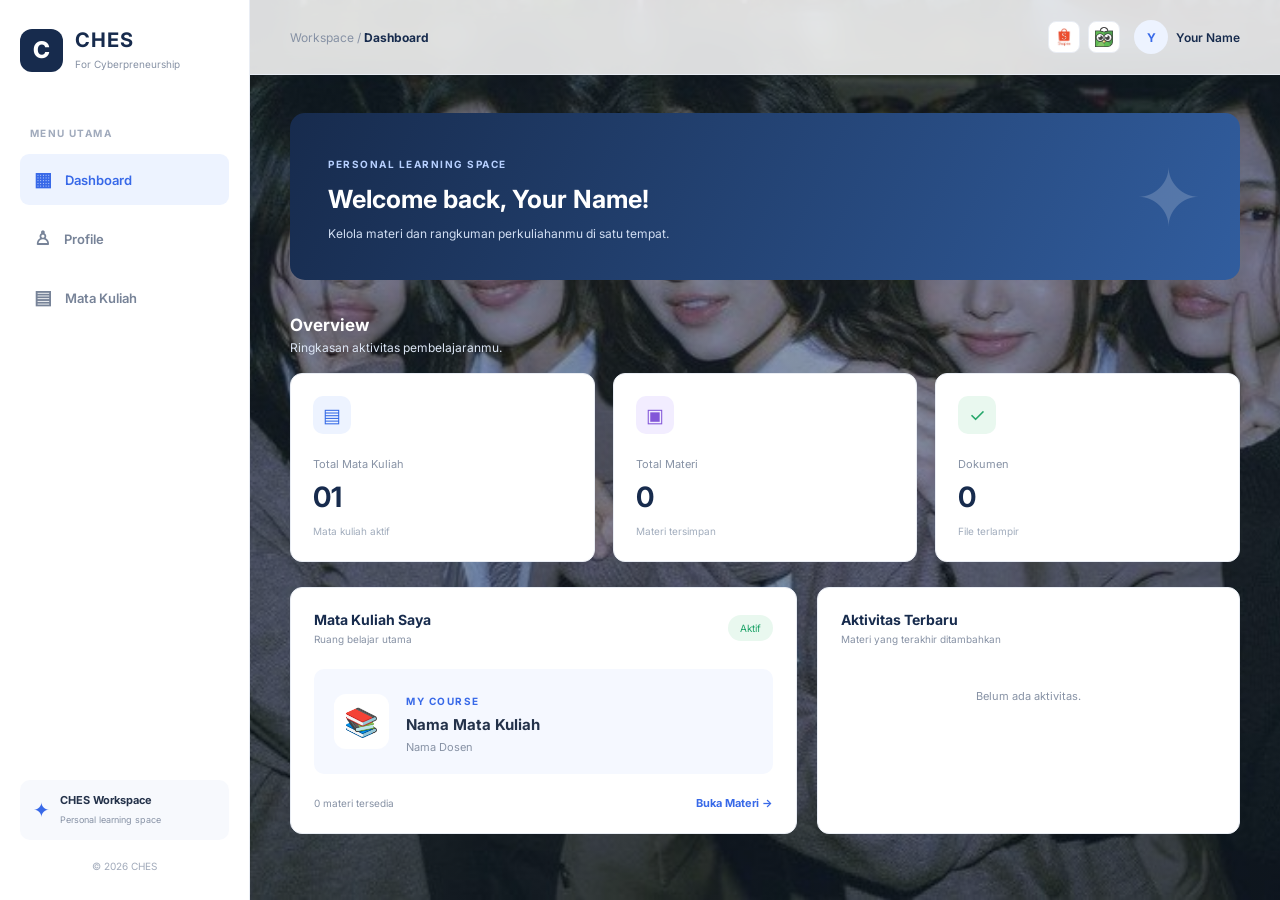
==== commit e48ecb0a: "Update index.html" ====
--- a/index.html
+++ b/index.html
@@ -57,6 +57,8 @@
             <div class="breadcrumb">Workspace / <strong id="breadcrumb">Dashboard</strong></div>
             <div class="topbar-actions">
 
+            <div class="topbar-actions">
+                
             <div class="marketplace-links">
                 <a href="https://shopee.co.id/roofair"
                    class="marketplace-link"
--- a/style.css
+++ b/style.css
@@ -1358,3 +1358,86 @@
         transition: none;
     }
 }
+
+/* =================================
+   TOPBAR: MARKETPLACE + PROFILE
+================================= */
+
+.topbar {
+    display: flex;
+    align-items: center;
+}
+
+.topbar-actions {
+    display: flex;
+    align-items: center;
+    gap: 14px;
+    margin-left: auto;
+    flex-shrink: 0;
+}
+
+.marketplace-links {
+    display: flex;
+    align-items: center;
+    gap: 8px;
+}
+
+.marketplace-link {
+    width: 32px;
+    height: 32px;
+    display: flex;
+    align-items: center;
+    justify-content: center;
+    padding: 5px;
+    box-sizing: border-box;
+    background: #fff;
+    border: 1px solid var(--border);
+    border-radius: 8px;
+    overflow: hidden;
+    flex-shrink: 0;
+    transition: transform 0.2s ease;
+}
+
+.marketplace-link:hover {
+    transform: translateY(-2px);
+}
+
+.marketplace-link img {
+    display: block;
+    width: 100%;
+    height: 100%;
+    object-fit: contain;
+}
+
+.top-profile {
+    display: flex;
+    align-items: center;
+    gap: 8px;
+    flex-shrink: 0;
+}
+
+.top-profile .avatar {
+    width: 34px;
+    height: 34px;
+    flex-shrink: 0;
+}
+
+@media (max-width: 600px) {
+    .topbar-actions {
+        gap: 8px;
+    }
+
+    .marketplace-links {
+        gap: 5px;
+    }
+
+    .marketplace-link {
+        width: 28px;
+        height: 28px;
+        padding: 4px;
+    }
+
+    .top-profile {
+        gap: 5px;
+    }
+}
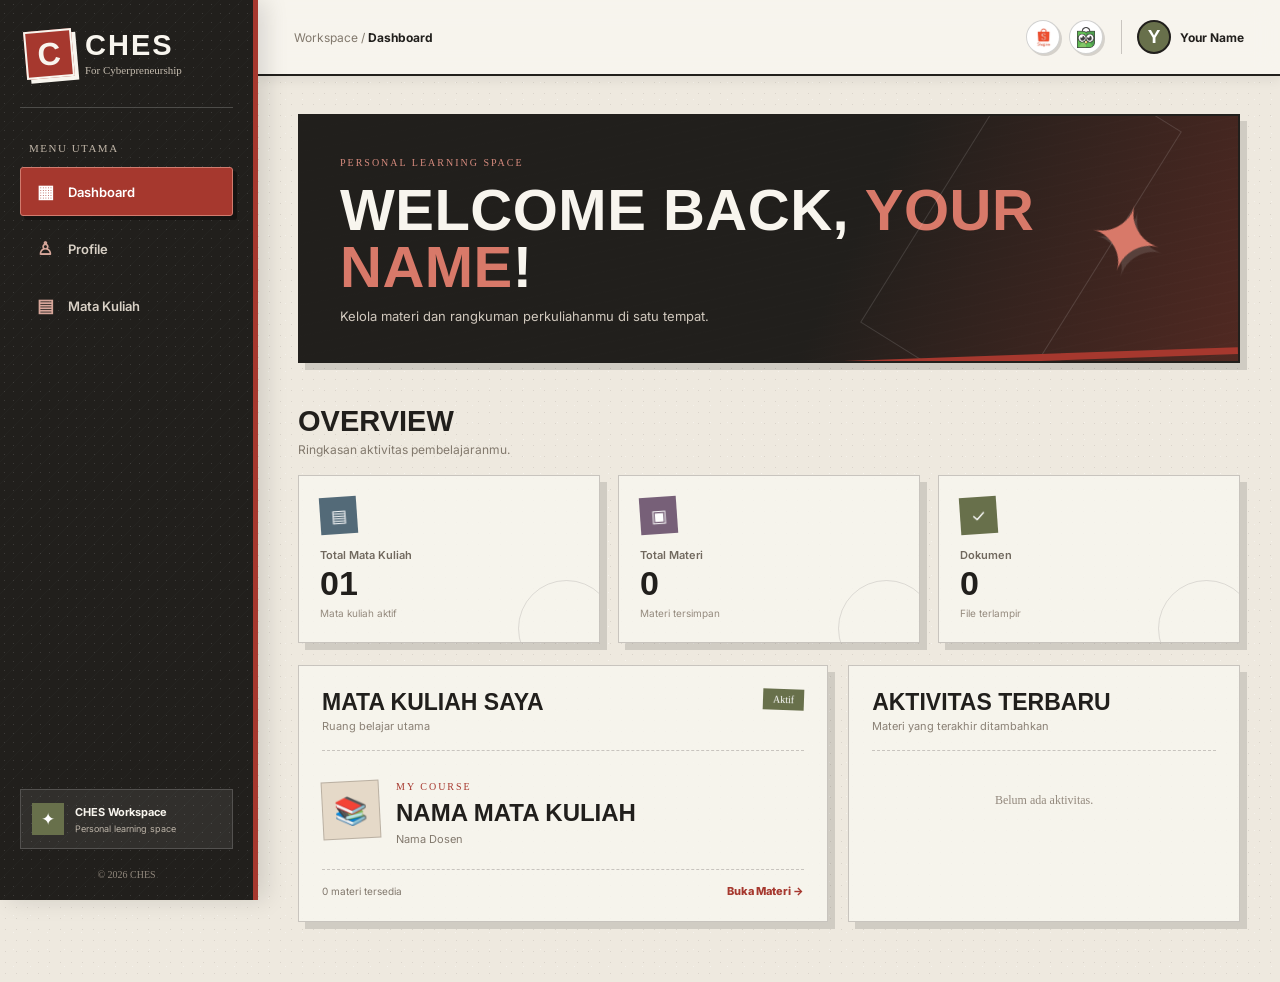
==== commit c425aa6c: "Update index.html" ====
--- a/index.html
+++ b/index.html
@@ -6,7 +6,7 @@
     <title>ches website</title>
     <link rel="icon" type="image/png" href="assets/ches-logo.png">
 
-    <link rel="stylesheet" href="style.css">
+    <link rel="stylesheet" href="style.css?v=2">
 
     <link rel="preconnect" href="https://fonts.googleapis.com">
     <link href="https://fonts.googleapis.com/css2?family=Inter:wght@400;500;600;700;800&display=swap" rel="stylesheet">
--- a/style.css
+++ b/style.css
@@ -1,625 +1,763 @@
 :root {
-    --navy: #172b4d;
-    --blue: #3869e8;
-    --light-blue: #edf3ff;
-    --bg: #f5f7fb;
-    --white: #ffffff;
-    --text: #24324a;
-    --muted: #8792a5;
-    --border: #e9edf4;
+    --ink: #211f1c;
+    --ink-soft: #514b43;
+    --paper: #eee9df;
+    --paper-light: #f8f5ee;
+    --paper-dark: #d9d0c2;
+    --red: #a6382e;
+    --red-dark: #76271f;
+    --olive: #68704b;
+    --line: rgba(33, 31, 28, .22);
+    --shadow: 7px 7px 0 rgba(33, 31, 28, .14);
+    --radius: 3px;
 }
 
 * {
+    box-sizing: border-box;
+}
+
+html {
+    scroll-behavior: smooth;
+}
+
+body {
     margin: 0;
-    padding: 0;
-    box-sizing: border-box;
-}
-
-body {
+    min-height: 100vh;
+    color: var(--ink);
+    background-color: var(--paper);
+    background-image:
+        radial-gradient(rgba(40, 34, 27, .10) .65px, transparent .65px),
+        radial-gradient(rgba(255, 255, 255, .45) .8px, transparent .8px);
+    background-position: 0 0, 5px 6px;
+    background-size: 11px 11px, 17px 17px;
     font-family: 'Inter', sans-serif;
-    background: var(--bg);
-    color: var(--text);
-}
-
-button, input, textarea {
-    font-family: inherit;
+}
+
+button,
+input,
+textarea {
+    font: inherit;
 }
 
 button {
     cursor: pointer;
 }
 
-/* =========================
-   MAIN LAYOUT
-========================= */
+a {
+    color: inherit;
+    text-decoration: none;
+}
 
 .app {
+    display: flex;
     min-height: 100vh;
 }
 
+/* SIDEBAR */
 .sidebar {
-    width: 250px;
-    height: 100vh;
     position: fixed;
-    top: 0;
-    left: 0;
-    background: var(--white);
-    border-right: 1px solid var(--border);
-    padding: 28px 20px;
+    inset: 0 auto 0 0;
+    z-index: 20;
     display: flex;
     flex-direction: column;
-    z-index: 20;
-    transition: .3s ease;
-}
-
-/* =========================
-   BRAND
-========================= */
+    width: 258px;
+    padding: 30px 20px 20px;
+    overflow-y: auto;
+    color: var(--paper-light);
+    background-color: var(--ink);
+    background-image:
+        linear-gradient(135deg, transparent 48%, rgba(255,255,255,.035) 49%, transparent 51%),
+        radial-gradient(rgba(255,255,255,.12) .7px, transparent .8px);
+    background-size: 22px 22px, 9px 9px;
+    border-right: 5px solid var(--red);
+    box-shadow: 8px 0 22px rgba(0,0,0,.12);
+}
 
 .brand {
     display: flex;
     align-items: center;
     gap: 12px;
-    margin-bottom: 55px;
+    padding: 0 5px 29px;
+    border-bottom: 1px solid rgba(255,255,255,.2);
 }
 
 .brand-icon {
-    width: 43px;
-    height: 43px;
-    background: var(--navy);
-    color: white;
-    display: grid;
+    display: grid;
+    width: 48px;
+    height: 48px;
     place-items: center;
-    border-radius: 12px;
-    font-size: 23px;
-    font-weight: 800;
+    color: var(--paper-light);
+    background: var(--red);
+    border: 2px solid var(--paper-light);
+    font-family: 'Barlow Condensed', sans-serif;
+    font-size: 32px;
+    font-weight: 900;
+    transform: rotate(-5deg);
+    box-shadow: 4px 4px 0 var(--paper-light);
 }
 
 .brand h2 {
-    font-size: 20px;
-    letter-spacing: 1px;
-    color: var(--navy);
+    margin: 0;
+    font-family: 'Barlow Condensed', sans-serif;
+    font-size: 29px;
+    line-height: .95;
+    letter-spacing: 2px;
 }
 
 .brand span {
-    font-size: 10px;
-    color: var(--muted);
-}
-
-/* =========================
-   NAVIGATION
-========================= */
+    display: block;
+    margin-top: 5px;
+    color: #c4bbae;
+    font-family: 'Special Elite', cursive;
+    font-size: 11px;
+}
 
 .nav-label {
-    font-size: 10px;
-    font-weight: 700;
-    letter-spacing: 1.4px;
-    color: #a0aabc;
-    margin: 0 0 15px 10px;
-}
-
-nav {
-    display: flex;
-    flex-direction: column;
+    margin: 34px 9px 13px;
+    color: #c0b5a7;
+    font-family: 'Special Elite', cursive;
+    font-size: 11px;
+    letter-spacing: 1.5px;
+}
+
+.sidebar nav {
+    display: grid;
     gap: 8px;
 }
 
 .nav-link {
-    padding: 14px;
-    display: flex;
+    display: flex;
+    align-items: center;
     gap: 13px;
-    align-items: center;
-    border-radius: 9px;
-    color: #778398;
+    padding: 13px 14px;
+    color: #d8d0c5;
+    border: 1px solid transparent;
+    border-radius: var(--radius);
     font-size: 13px;
     font-weight: 600;
+    transition: .2s ease;
     cursor: pointer;
-    transition: .2s;
-    text-decoration: none;
 }
 
 .nav-link span {
-    font-size: 19px;
-}
-
-.nav-link:hover,
+    width: 20px;
+    color: #d7a69a;
+    font-size: 18px;
+    text-align: center;
+}
+
+.nav-link:hover {
+    color: white;
+    background: rgba(255,255,255,.08);
+    border-color: rgba(255,255,255,.18);
+    transform: translateX(3px);
+}
+
 .nav-link.active {
-    color: var(--blue);
-    background: var(--light-blue);
-}
-
-/* =========================
-   SIDEBAR BOTTOM
-========================= */
+    color: white;
+    background: var(--red);
+    border-color: #d17b6e;
+    box-shadow: 4px 4px 0 rgba(0,0,0,.35);
+}
+
+.nav-link.active span {
+    color: white;
+}
 
 .sidebar-bottom {
     margin-top: auto;
+    padding-top: 35px;
 }
 
 .sidebar-info {
     display: flex;
-    gap: 10px;
-    align-items: center;
-    padding: 13px;
-    background: #f7f9fd;
-    border-radius: 10px;
+    align-items: center;
+    gap: 11px;
+    padding: 13px 11px;
+    background: rgba(255,255,255,.07);
+    border: 1px solid rgba(255,255,255,.17);
 }
 
 .info-icon {
-    color: var(--blue);
-    font-size: 20px;
+    display: grid;
+    width: 32px;
+    height: 32px;
+    place-items: center;
+    color: white;
+    background: var(--olive);
+    font-size: 17px;
+}
+
+.sidebar-info strong,
+.sidebar-info small {
+    display: block;
 }
 
 .sidebar-info strong {
-    display: block;
     font-size: 11px;
 }
 
 .sidebar-info small {
-    color: var(--muted);
+    margin-top: 4px;
+    color: #bdb4a8;
     font-size: 9px;
 }
 
 .sidebar-footer {
+    margin-top: 20px;
+    color: #91887d;
+    font-family: 'Special Elite', cursive;
+    font-size: 10px;
     text-align: center;
-    font-size: 10px;
-    color: #a1aaba;
-    margin-top: 20px;
-}
-
-/* =========================
-   MAIN CONTENT
-========================= */
-
+}
+
+/* MAIN AREA + TOPBAR */
 .main-content {
-    margin-left: 250px;
+    width: calc(100% - 258px);
+    min-width: 0;
     min-height: 100vh;
+    margin-left: 258px;
 }
 
 .topbar {
-    height: 75px;
-    background: var(--white);
-    border-bottom: 1px solid var(--border);
-    padding: 0 40px;
-    display: flex;
-    align-items: center;
-    justify-content: space-between;
     position: sticky;
     top: 0;
-    z-index: 10;
+    z-index: 15;
+    display: flex;
+    align-items: center;
+    justify-content: space-between;
+    min-height: 76px;
+    padding: 12px 36px;
+    background: rgba(248,245,238,.94);
+    border-bottom: 2px solid var(--ink);
+    box-shadow: 0 4px 12px rgba(33,31,28,.07);
+    backdrop-filter: blur(12px);
 }
 
 .breadcrumb {
+    color: #82796d;
     font-size: 12px;
-    color: var(--muted);
 }
 
 .breadcrumb strong {
-    color: var(--text);
-}
-
-.top-profile {
-    display: flex;
-    align-items: center;
-    gap: 10px;
-    font-size: 12px;
-    font-weight: 600;
-}
-
-.avatar {
-    width: 36px;
-    height: 36px;
-    border-radius: 50%;
-    background: var(--light-blue);
-    color: var(--blue);
-    display: grid;
-    place-items: center;
-    font-weight: 700;
-    background-size: cover;
-    background-position: center;
+    color: var(--ink);
+}
+
+.topbar-actions {
+    display: flex;
+    align-items: center;
+    gap: 18px;
 }
 
 .menu-toggle {
     display: none;
-    border: none;
-    background: none;
-    font-size: 22px;
-}
-
+    padding: 7px 10px;
+    color: var(--paper-light);
+    background: var(--ink);
+    border: 0;
+    font-size: 18px;
+}
+
+/* Logo marketplace kecil di ujung kanan atas */
+.marketplace-links {
+    display: flex;
+    align-items: center;
+    gap: 9px;
+    margin-left: auto;
+}
+
+.marketplace-link {
+    display: grid;
+    width: 34px;
+    height: 34px;
+    place-items: center;
+    overflow: hidden;
+    background: white;
+    border: 1px solid rgba(33,31,28,.2);
+    border-radius: 50%;
+    box-shadow: 2px 2px 0 rgba(33,31,28,.16);
+    transition: transform .2s ease, box-shadow .2s ease;
+}
+
+.marketplace-link:hover {
+    transform: translateY(-3px) rotate(-5deg);
+    box-shadow: 3px 4px 0 rgba(33,31,28,.22);
+}
+
+.marketplace-link img {
+    display: block;
+    width: 21px;
+    height: 21px;
+    object-fit: contain;
+}
+
+.top-profile {
+    display: flex;
+    align-items: center;
+    gap: 9px;
+    padding-left: 15px;
+    border-left: 1px solid var(--line);
+    font-size: 12px;
+    font-weight: 700;
+}
+
+.avatar {
+    display: grid;
+    width: 34px;
+    height: 34px;
+    place-items: center;
+    color: white;
+    background: var(--olive);
+    border: 2px solid var(--ink);
+    border-radius: 50%;
+    font-family: 'Barlow Condensed', sans-serif;
+    font-size: 19px;
+}
+
+/* CONTENT */
 .content {
-    padding: 38px 40px;
-    max-width: 1500px;
-    margin: auto;
-}
-
-/* =========================
-   PAGE NAVIGATION
-========================= */
+    width: min(100%, 1440px);
+    margin: 0 auto;
+    padding: 38px 40px 60px;
+}
 
 .page {
     display: none;
+    animation: pageIn .35s ease both;
 }
 
 .page.active {
     display: block;
 }
 
-/* =========================
-   GENERAL HEADING
-========================= */
+@keyframes pageIn {
+    from { opacity: 0; transform: translateY(8px); }
+    to { opacity: 1; transform: translateY(0); }
+}
 
 .eyebrow {
+    display: inline-block;
+    color: var(--red);
+    font-family: 'Special Elite', cursive;
     font-size: 10px;
-    letter-spacing: 1.5px;
-    font-weight: 700;
-    color: var(--blue);
-}
-
-h1 {
-    font-size: 27px;
-    color: var(--navy);
-    margin: 9px 0;
-}
-
-.page-heading {
-    margin-bottom: 30px;
-}
-
-.page-heading p,
-.section-heading p {
+    letter-spacing: 2px;
+}
+
+.welcome {
+    position: relative;
+    display: flex;
+    align-items: center;
+    justify-content: space-between;
+    min-height: 220px;
+    padding: 34px 40px;
+    overflow: hidden;
+    color: var(--paper-light);
+    background-color: var(--ink);
+    background-image:
+        linear-gradient(115deg, rgba(33,31,28,.98) 0%, rgba(33,31,28,.91) 58%, rgba(91,43,35,.82) 100%),
+        repeating-linear-gradient( -12deg, transparent 0 8px, rgba(255,255,255,.05) 9px 10px);
+    border: 2px solid var(--ink);
+    box-shadow: var(--shadow);
+}
+
+.welcome::before,
+.welcome::after {
+    position: absolute;
+    content: '';
+    pointer-events: none;
+}
+
+.welcome::before {
+    top: -55px;
+    right: 14%;
+    width: 170px;
+    height: 330px;
+    border: 1px solid rgba(255,255,255,.13);
+    transform: rotate(32deg);
+}
+
+.welcome::after {
+    right: 0;
+    bottom: 0;
+    width: 42%;
+    height: 7px;
+    background: var(--red);
+    transform: rotate(-2deg);
+}
+
+.welcome .eyebrow {
+    color: #d78b7e;
+}
+
+.welcome h1,
+.page-heading h1 {
+    margin: 12px 0 9px;
+    font-family: 'Barlow Condensed', sans-serif;
+    font-size: clamp(38px, 5vw, 58px);
+    font-weight: 800;
+    line-height: .98;
+    letter-spacing: .5px;
+    text-transform: uppercase;
+}
+
+.welcome h1 span {
+    color: #d87969;
+}
+
+.welcome p {
+    max-width: 520px;
+    margin: 0;
+    color: #d0c8bd;
+    font-size: 13px;
+    line-height: 1.7;
+}
+
+.welcome-decoration {
+    position: relative;
+    z-index: 1;
+    margin-right: 35px;
+    color: #d87969;
+    font-size: 90px;
+    transform: rotate(15deg);
+    text-shadow: 5px 5px 0 rgba(255,255,255,.12);
+}
+
+.section-heading,
+.materials-heading {
+    display: flex;
+    align-items: end;
+    justify-content: space-between;
+    gap: 16px;
+    margin: 42px 0 18px;
+}
+
+.section-heading h2,
+.materials-heading h2 {
+    margin: 0;
+    font-family: 'Barlow Condensed', sans-serif;
+    font-size: 29px;
+    font-weight: 800;
+    text-transform: uppercase;
+}
+
+.section-heading p,
+.materials-heading p {
+    margin: 4px 0 0;
+    color: #82796d;
     font-size: 12px;
-    color: var(--muted);
-}
-
-/* =========================
-   DASHBOARD WELCOME
-========================= */
-
-.welcome {
-    background: linear-gradient(115deg, #172b4d, #315d9e);
-    color: white;
-    padding: 35px 38px;
-    border-radius: 15px;
-    display: flex;
-    justify-content: space-between;
-    align-items: center;
-    margin-bottom: 35px;
+}
+
+.stats-grid {
+    display: grid;
+    grid-template-columns: repeat(3, minmax(0, 1fr));
+    gap: 18px;
+}
+
+.stat-card,
+.panel,
+.profile-card,
+.course-header,
+.empty-card {
+    background: rgba(248,245,238,.88);
+    border: 1px solid var(--line);
+    box-shadow: var(--shadow);
+}
+
+.stat-card {
+    position: relative;
+    min-height: 160px;
+    padding: 21px;
     overflow: hidden;
 }
 
-.welcome .eyebrow {
-    color: #b7d0ff;
-}
-
-.welcome h1 {
-    color: white;
-    font-size: 25px;
-    margin: 12px 0;
-}
-
-.welcome p {
-    color: #d1def3;
-    font-size: 12px;
-}
-
-.welcome-decoration {
-    font-size: 80px;
-    color: #ffffff30;
-}
-
-/* =========================
-   DASHBOARD STATISTICS
-========================= */
-
-.section-heading {
-    margin-bottom: 18px;
-}
-
-.section-heading h2 {
-    font-size: 17px;
-    margin-bottom: 5px;
-}
-
-.stats-grid {
-    display: grid;
-    grid-template-columns: repeat(3, 1fr);
-    gap: 18px;
-    margin-bottom: 25px;
-}
-
-.stat-card {
-    background: white;
-    border: 1px solid var(--border);
-    padding: 22px;
-    border-radius: 12px;
-    transition: .2s;
-}
-
-.stat-card:hover {
-    transform: translateY(-3px);
-    box-shadow: 0 8px 25px #172b4d0a;
-}
-
-.stat-icon {
-    width: 38px;
-    height: 38px;
-    border-radius: 10px;
-    display: grid;
-    place-items: center;
-    font-size: 19px;
-    margin-bottom: 18px;
-}
-
-.blue {
-    background: #edf3ff;
-    color: #356ae6;
-}
-
-.purple {
-    background: #f2edff;
-    color: #8256d8;
-}
-
-.green {
-    background: #e9f8ef;
-    color: #25a76a;
-}
-
-.stat-card span {
-    color: var(--muted);
-    font-size: 11px;
-}
-
-.stat-card h2 {
-    font-size: 28px;
-    color: var(--navy);
-    margin: 8px 0 5px;
-}
-
-.stat-card small {
-    font-size: 10px;
-    color: #a2adbd;
-}
-
-/* =========================
-   DASHBOARD PANELS
-========================= */
-
-.dashboard-grid {
-    display: grid;
-    grid-template-columns: 1.2fr 1fr;
-    gap: 20px;
-}
-
-.panel {
-    background: white;
-    border: 1px solid var(--border);
-    padding: 23px;
-    border-radius: 12px;
-}
-
-.panel-heading {
-    display: flex;
-    align-items: center;
-    justify-content: space-between;
-    margin-bottom: 24px;
-}
-
-.panel-heading h3 {
-    font-size: 14px;
-    margin-bottom: 5px;
-}
-
-.panel-heading p {
-    font-size: 10px;
-    color: var(--muted);
-}
-
-.status {
-    color: #20a46a;
-    background: #e9f8ef;
-    padding: 7px 12px;
-    border-radius: 20px;
-    font-size: 10px;
-}
-
-/* COURSE PREVIEW */
-
-.course-preview {
-    background: #f5f8ff;
-    padding: 20px;
-    display: flex;
-    align-items: center;
-    gap: 17px;
-    border-radius: 10px;
-}
-
-.course-icon {
-    font-size: 28px;
-    background: white;
-    width: 55px;
-    height: 55px;
-    display: grid;
-    place-items: center;
-    border-radius: 12px;
-    flex-shrink: 0;
-}
-
-.course-info h3 {
-    font-size: 15px;
-    margin: 6px 0;
-}
-
-.course-info p {
-    font-size: 11px;
-    color: var(--muted);
-}
-
-.course-bottom {
-    display: flex;
-    justify-content: space-between;
-    margin-top: 22px;
-    font-size: 10px;
-    color: var(--muted);
-    align-items: center;
-}
-
-.text-button {
-    border: none;
-    background: none;
-    color: var(--blue);
-    font-size: 11px;
-    font-weight: 700;
-}
-
-/* ACTIVITY */
-
-.activity-list {
-    display: flex;
-    flex-direction: column;
-    gap: 15px;
-}
-
-.activity-item {
-    display: flex;
-    gap: 12px;
-    align-items: center;
-    border-bottom: 1px solid var(--border);
-    padding-bottom: 12px;
-}
-
-.activity-icon {
-    background: var(--light-blue);
-    color: var(--blue);
-    width: 35px;
-    height: 35px;
-    display: grid;
-    place-items: center;
-    border-radius: 9px;
-    flex-shrink: 0;
-}
-
-.activity-item strong {
-    font-size: 11px;
-    display: block;
-}
-
-.activity-item small {
-    color: var(--muted);
-    font-size: 9px;
-}
-
-.empty-state {
-    color: var(--muted);
-    text-align: center;
-    padding: 20px;
-    font-size: 11px;
-}
-
-/* =========================
-   PROFILE PAGE
-========================= */
-
-.profile-card {
-    background: white;
-    border: 1px solid var(--border);
-    border-radius: 13px;
-    overflow: hidden;
-}
-
-.profile-cover {
-    height: 145px;
-    background: linear-gradient(110deg, #172b4d, #4777b9);
-}
-
-.profile-body {
-    padding: 0 35px 35px;
-}
-
-.profile-avatar {
+.stat-card::after {
+    position: absolute;
+    right: -16px;
+    bottom: -35px;
     width: 95px;
     height: 95px;
-    border: 5px solid white;
-    background: var(--light-blue);
-    color: var(--blue);
-    display: grid;
+    content: '';
+    border: 1px solid rgba(33,31,28,.12);
+    border-radius: 50%;
+}
+
+.stat-icon {
+    display: grid;
+    width: 37px;
+    height: 37px;
     place-items: center;
+    margin-bottom: 14px;
+    color: white;
+    font-size: 17px;
+    transform: rotate(-4deg);
+}
+
+.stat-icon.blue { background: #536a78; }
+.stat-icon.purple { background: #776078; }
+.stat-icon.green { background: var(--olive); }
+
+.stat-card > span {
+    display: block;
+    color: #71695e;
+    font-size: 11px;
+    font-weight: 600;
+}
+
+.stat-card h2 {
+    margin: 4px 0 1px;
+    font-family: 'Barlow Condensed', sans-serif;
+    font-size: 34px;
+    line-height: 1;
+}
+
+.stat-card small {
+    color: #958b7e;
+    font-size: 10px;
+}
+
+.dashboard-grid {
+    display: grid;
+    grid-template-columns: 1.15fr .85fr;
+    gap: 20px;
+    margin-top: 22px;
+}
+
+.panel {
+    min-width: 0;
+    padding: 23px;
+}
+
+.panel-heading {
+    display: flex;
+    align-items: flex-start;
+    justify-content: space-between;
+    gap: 12px;
+    padding-bottom: 17px;
+    border-bottom: 1px dashed var(--line);
+}
+
+.panel-heading h3 {
+    margin: 0;
+    font-family: 'Barlow Condensed', sans-serif;
+    font-size: 23px;
+    text-transform: uppercase;
+}
+
+.panel-heading p {
+    margin: 3px 0 0;
+    color: #8a8175;
+    font-size: 11px;
+}
+
+.status {
+    padding: 5px 10px;
+    color: white;
+    background: var(--olive);
+    font-family: 'Special Elite', cursive;
+    font-size: 10px;
+    transform: rotate(2deg);
+}
+
+.course-preview {
+    display: flex;
+    align-items: center;
+    gap: 16px;
+    padding: 23px 0;
+}
+
+.course-icon,
+.course-header-icon {
+    display: grid;
+    flex: 0 0 auto;
+    width: 58px;
+    height: 58px;
+    place-items: center;
+    background: #e5d9c8;
+    border: 1px solid var(--line);
+    font-size: 27px;
+    transform: rotate(-3deg);
+}
+
+.course-info h3 {
+    margin: 5px 0;
+    font-family: 'Barlow Condensed', sans-serif;
+    font-size: 24px;
+    text-transform: uppercase;
+}
+
+.course-info p {
+    margin: 0;
+    color: #82796d;
+    font-size: 11px;
+}
+
+.course-bottom {
+    display: flex;
+    align-items: center;
+    justify-content: space-between;
+    gap: 10px;
+    padding-top: 14px;
+    border-top: 1px dashed var(--line);
+    color: #82796d;
+    font-size: 10px;
+}
+
+.text-button {
+    padding: 0;
+    color: var(--red);
+    background: none;
+    border: 0;
+    font-size: 11px;
+    font-weight: 800;
+}
+
+.text-button:hover {
+    color: var(--red-dark);
+    text-decoration: underline;
+}
+
+.activity-list {
+    display: grid;
+    gap: 11px;
+    padding-top: 17px;
+}
+
+.empty-state {
+    padding: 25px 8px;
+    color: #93897d;
+    font-family: 'Special Elite', cursive;
+    font-size: 12px;
+    text-align: center;
+}
+
+/* PAGE HEADINGS */
+.page-heading {
+    margin-bottom: 28px;
+}
+
+.page-heading h1 {
+    margin-top: 8px;
+    font-size: 48px;
+}
+
+.page-heading p {
+    margin: 0;
+    color: #82796d;
+    font-size: 13px;
+}
+
+/* PROFILE */
+.profile-card {
+    overflow: hidden;
+}
+
+.profile-cover {
+    position: relative;
+    height: 155px;
+    background-color: var(--ink);
+    background-image:
+        repeating-linear-gradient(-14deg, transparent 0 13px, rgba(255,255,255,.07) 14px 15px),
+        linear-gradient(110deg, #292622, #594039 70%, #7a5144);
+    border-bottom: 6px solid var(--red);
+}
+
+.profile-cover::after {
+    position: absolute;
+    right: 8%;
+    bottom: -20px;
+    width: 100px;
+    height: 100px;
+    content: 'C';
+    color: rgba(255,255,255,.12);
+    font-family: 'Barlow Condensed', sans-serif;
+    font-size: 130px;
+    font-weight: 900;
+    line-height: 1;
+}
+
+.profile-body {
+    position: relative;
+    padding: 0 30px 30px;
+}
+
+.profile-avatar {
+    position: relative;
+    display: grid;
+    width: 94px;
+    height: 94px;
+    place-items: center;
+    margin-top: -48px;
+    color: white;
+    background: var(--olive);
+    border: 5px solid var(--paper-light);
     border-radius: 50%;
-    margin-top: -48px;
+    font-family: 'Barlow Condensed', sans-serif;
+    font-size: 42px;
+    box-shadow: 3px 4px 0 rgba(33,31,28,.22);
+}
+
+.profile-name {
+    margin-top: 13px;
+}
+
+.profile-name h2 {
+    margin: 0;
+    font-family: 'Barlow Condensed', sans-serif;
     font-size: 30px;
-    font-weight: 700;
-    background-size: cover;
-    background-position: center;
-}
-
-.profile-name {
-    margin-top: 10px;
-}
-
-.profile-name h2 {
-    font-size: 20px;
+    text-transform: uppercase;
 }
 
 .profile-name p {
-    font-size: 11px;
-    color: var(--muted);
-    margin-top: 5px;
+    margin: 3px 0 0;
+    color: #8a8175;
+    font-size: 12px;
 }
 
 .edit-profile-btn {
-    float: right;
-    margin-top: -45px;
+    position: absolute;
+    top: 15px;
+    right: 30px;
 }
 
 .profile-details {
     display: grid;
-    grid-template-columns: 1fr 1fr;
-    gap: 25px;
-    margin-top: 35px;
+    grid-template-columns: repeat(2, minmax(0, 1fr));
+    gap: 0 24px;
+    margin-top: 27px;
+    border-top: 1px dashed var(--line);
 }
 
 .detail-item {
-    border-bottom: 1px solid var(--border);
-    padding-bottom: 15px;
+    display: grid;
+    gap: 7px;
+    padding: 16px 0;
+    border-bottom: 1px dashed var(--line);
 }
 
 .detail-item span {
-    display: block;
-    color: var(--muted);
+    color: #8a8175;
     font-size: 10px;
-    margin-bottom: 8px;
+    text-transform: uppercase;
+    letter-spacing: .7px;
 }
 
 .detail-item strong {
+    overflow-wrap: anywhere;
     font-size: 12px;
-    font-weight: 600;
-    overflow-wrap: anywhere;
-}
-
-/* =========================
-   COURSE PAGE
-========================= */
-
+}
+
+/* COURSE */
 .course-header {
-    background: white;
-    padding: 25px;
-    border: 1px solid var(--border);
-    border-radius: 13px;
     display: flex;
     align-items: center;
     gap: 18px;
-    margin-bottom: 35px;
+    padding: 23px;
 }
 
 .course-header-icon {
     width: 65px;
     height: 65px;
-    display: grid;
-    place-items: center;
-    background: var(--light-blue);
-    border-radius: 12px;
-    font-size: 29px;
-    flex-shrink: 0;
+    font-size: 30px;
 }
 
 .course-header-info {
@@ -628,692 +766,293 @@
 }
 
 .course-header-info h2 {
-    font-size: 18px;
-    margin: 7px 0;
+    margin: 5px 0;
+    font-family: 'Barlow Condensed', sans-serif;
+    font-size: 27px;
+    text-transform: uppercase;
 }
 
 .course-header-info p {
+    margin: 0;
+    color: #82796d;
     font-size: 11px;
-    color: var(--muted);
 }
 
 .materials-heading {
-    display: flex;
-    align-items: center;
-    justify-content: space-between;
-    margin-bottom: 20px;
-}
-
-.materials-heading h2 {
-    font-size: 17px;
-    margin-bottom: 5px;
-}
-
-.materials-heading p {
+    margin-top: 38px;
+}
+
+.materials-list {
+    display: grid;
+    gap: 14px;
+}
+
+.empty-card {
+    padding: 45px 20px;
+    text-align: center;
+}
+
+.empty-card > div {
+    font-size: 36px;
+}
+
+.empty-card h3 {
+    margin: 12px 0 6px;
+    font-family: 'Barlow Condensed', sans-serif;
+    font-size: 25px;
+    text-transform: uppercase;
+}
+
+.empty-card p {
+    margin: 0 0 19px;
+    color: #82796d;
+    font-size: 12px;
+}
+
+/* BUTTONS */
+.primary-button,
+.outline-button {
+    display: inline-flex;
+    align-items: center;
+    justify-content: center;
+    gap: 7px;
+    min-height: 39px;
+    padding: 10px 16px;
+    border-radius: 2px;
     font-size: 11px;
-    color: var(--muted);
-}
-
-/* MATERIAL LIST */
-
-.materials-list {
-    display: grid;
-    grid-template-columns: repeat(2, 1fr);
-    gap: 17px;
-}
-
-.empty-card {
-    background: white;
-    border: 1px dashed #d5deed;
-    border-radius: 12px;
-    padding: 55px 20px;
-    text-align: center;
-    grid-column: 1 / -1;
-}
-
-.empty-card div {
-    font-size: 38px;
-    margin-bottom: 15px;
-}
-
-.empty-card h3 {
-    font-size: 15px;
-    margin-bottom: 8px;
-}
-
-.empty-card p {
-    color: var(--muted);
-    font-size: 11px;
-    margin-bottom: 20px;
-}
-
-/* MATERIAL CARD */
-
-.material-card {
-    background: white;
-    border: 1px solid var(--border);
-    padding: 20px;
-    border-radius: 12px;
-    transition: .2s;
-}
-
-.material-card:hover {
-    border-color: #b9cdf8;
-    transform: translateY(-2px);
-    box-shadow: 0 8px 25px #172b4d0a;
-}
-
-.material-top {
-    display: flex;
-    align-items: flex-start;
-    gap: 13px;
-}
-
-.material-icon {
-    background: var(--light-blue);
-    color: var(--blue);
-    width: 43px;
-    height: 43px;
-    display: grid;
-    place-items: center;
-    border-radius: 10px;
-    font-size: 18px;
-    flex-shrink: 0;
-}
-
-.material-info {
-    flex: 1;
-    min-width: 0;
-}
-
-.material-info h3 {
-    font-size: 13px;
-    margin: 3px 0 7px;
-    overflow-wrap: anywhere;
-}
-
-.material-info p {
-    color: var(--muted);
-    font-size: 10px;
-    overflow-wrap: anywhere;
-}
-
-.material-date {
-    font-size: 9px;
-    color: #9aa5b5;
-    margin-top: 18px;
-    padding-top: 13px;
-    border-top: 1px solid var(--border);
-}
-
-.material-actions {
-    display: flex;
-    gap: 7px;
-    margin-top: 15px;
-}
-
-.action-button {
-    flex: 1;
-    border: 1px solid var(--border);
-    background: white;
-    padding: 8px;
-    border-radius: 6px;
-    font-size: 10px;
-    color: var(--text);
-    transition: .2s;
-}
-
-.action-button:hover {
-    background: var(--light-blue);
-    color: var(--blue);
-}
-
-.action-button.delete:hover {
-    background: #fff0f0;
-    color: #d33;
-    border-color: #ffd1d1;
-}
-
-/* =========================
-   BUTTONS
-========================= */
+    font-weight: 800;
+    transition: .2s ease;
+}
 
 .primary-button {
-    border: none;
-    background: var(--blue);
     color: white;
-    padding: 11px 17px;
-    border-radius: 8px;
-    font-size: 11px;
-    font-weight: 600;
-    transition: .2s;
+    background: var(--red);
+    border: 1px solid var(--red-dark);
+    box-shadow: 3px 3px 0 var(--ink);
 }
 
 .primary-button:hover {
-    background: #2453c1;
-    transform: translateY(-1px);
+    background: var(--red-dark);
+    box-shadow: 1px 1px 0 var(--ink);
+    transform: translate(2px, 2px);
 }
 
 .outline-button {
-    border: 1px solid var(--border);
-    background: white;
-    color: var(--text);
-    padding: 10px 15px;
-    border-radius: 8px;
-    font-size: 11px;
-    font-weight: 600;
-    transition: .2s;
+    color: var(--ink);
+    background: transparent;
+    border: 1px solid var(--ink);
 }
 
 .outline-button:hover {
-    border-color: var(--blue);
-    color: var(--blue);
-}
-
-/* =========================
-   MODAL
-========================= */
-
+    color: white;
+    background: var(--ink);
+}
+
+/* MODALS + FORM */
 .modal-overlay {
     position: fixed;
     inset: 0;
-    background: #101d35a6;
     z-index: 100;
     display: none;
+    align-items: center;
     justify-content: center;
-    align-items: center;
-    padding: 15px;
-}
-
-.modal-overlay.show {
+    padding: 20px;
+    overflow-y: auto;
+    background: rgba(18,17,15,.72);
+    backdrop-filter: blur(4px);
+}
+
+.modal-overlay.show,
+.modal-overlay.active {
     display: flex;
 }
 
 .modal {
-    background: white;
+    width: min(100%, 530px);
+    max-height: min(88vh, 850px);
+    padding: 25px;
+    overflow-y: auto;
+    background-color: var(--paper-light);
+    background-image: radial-gradient(rgba(40,34,27,.08) .6px, transparent .7px);
+    background-size: 10px 10px;
+    border: 2px solid var(--ink);
+    box-shadow: 9px 9px 0 rgba(0,0,0,.35);
+    animation: modalIn .22s ease both;
+}
+
+.detail-modal {
+    width: min(100%, 720px);
+}
+
+@keyframes modalIn {
+    from { opacity: 0; transform: translateY(12px) rotate(-1deg); }
+    to { opacity: 1; transform: translateY(0) rotate(0); }
+}
+
+.modal-header {
+    display: flex;
+    align-items: center;
+    justify-content: space-between;
+    gap: 12px;
+    margin-bottom: 22px;
+    padding-bottom: 13px;
+    border-bottom: 2px solid var(--ink);
+}
+
+.modal-header h2 {
+    margin: 0;
+    font-family: 'Barlow Condensed', sans-serif;
+    font-size: 28px;
+    text-transform: uppercase;
+}
+
+.modal-header button {
+    width: 31px;
+    height: 31px;
+    color: white;
+    background: var(--red);
+    border: 0;
+    font-size: 15px;
+}
+
+.modal form {
+    display: grid;
+    gap: 9px;
+}
+
+.modal label {
+    margin-top: 8px;
+    color: var(--ink-soft);
+    font-size: 11px;
+    font-weight: 800;
+}
+
+.modal input:not([type="file"]),
+.modal textarea {
     width: 100%;
-    max-width: 490px;
-    max-height: 90vh;
-    overflow-y: auto;
-    border-radius: 14px;
-    padding: 25px;
-    animation: modalIn .2s ease;
-}
-
-@keyframes modalIn {
-    from {
-        opacity: 0;
-        transform: translateY(12px);
-    }
-    to {
-        opacity: 1;
-        transform: translateY(0);
-    }
-}
-
-.modal-header {
-    display: flex;
-    justify-content: space-between;
-    align-items: center;
-    margin-bottom: 22px;
-}
-
-.modal-header h2 {
-    font-size: 17px;
-}
-
-.modal-header button {
-    border: none;
-    background: none;
-    font-size: 19px;
-    color: var(--muted);
-}
-
-.modal form {
-    display: flex;
-    flex-direction: column;
-    gap: 10px;
-}
-
-.modal label {
-    font-size: 11px;
-    font-weight: 600;
-    margin-top: 6px;
-}
-
-.modal input,
-.modal textarea {
-    border: 1px solid var(--border);
-    border-radius: 7px;
-    padding: 11px;
-    font-size: 11px;
+    padding: 11px 12px;
+    color: var(--ink);
+    background: rgba(255,255,255,.7);
+    border: 1px solid #bdb3a5;
+    border-radius: 2px;
     outline: none;
-    width: 100%;
-    color: var(--text);
-    background: white;
+    font-size: 12px;
+    transition: border .2s, box-shadow .2s;
 }
 
 .modal input:focus,
 .modal textarea:focus {
-    border-color: var(--blue);
-    box-shadow: 0 0 0 3px #3869e815;
+    border-color: var(--red);
+    box-shadow: 3px 3px 0 rgba(166,56,46,.15);
+}
+
+.modal input[type="file"] {
+    width: 100%;
+    padding: 9px;
+    background: #e9e2d7;
+    border: 1px dashed #9c9183;
+    font-size: 11px;
 }
 
 .modal textarea {
+    min-height: 90px;
     resize: vertical;
-    line-height: 1.7;
 }
 
 .file-note {
-    color: var(--muted);
-    font-size: 9px;
-}
-
-.existing-file {
+    color: #8a8175;
     font-size: 10px;
-    color: var(--blue);
 }
 
 .modal-actions {
     display: flex;
     justify-content: flex-end;
     gap: 10px;
-    margin-top: 15px;
-}
-
-/* =========================
-   DETAIL MATERIAL
-========================= */
+    margin-top: 17px;
+    padding-top: 16px;
+    border-top: 1px dashed var(--line);
+}
+
+.existing-file {
+    color: var(--red);
+    font-size: 11px;
+}
 
 .detail-content {
-    font-size: 12px;
-    line-height: 1.9;
+    color: var(--ink-soft);
+    font-size: 13px;
+    line-height: 1.8;
     overflow-wrap: anywhere;
 }
 
-.detail-content .summary {
-    white-space: pre-wrap;
-}
-
-.detail-content h4 {
-    margin: 20px 0 8px;
-    font-size: 13px;
-}
-
-.detail-content a {
-    color: var(--blue);
-    text-decoration: none;
-}
-
-.detail-content a:hover {
-    text-decoration: underline;
-}
-
-.detail-meta {
-    color: var(--muted);
-    font-size: 10px;
-    margin-bottom: 15px;
-}
-
-.detail-file {
-    display: inline-block;
-    margin-top: 15px;
-}
-
-/* =========================
-   RESPONSIVE TABLET
-========================= */
-
-@media (max-width: 1000px) {
+/* SCROLLBAR */
+* {
+    scrollbar-width: thin;
+    scrollbar-color: #948779 #e2dbd0;
+}
+
+::-webkit-scrollbar {
+    width: 9px;
+}
+
+::-webkit-scrollbar-track {
+    background: #e2dbd0;
+}
+
+::-webkit-scrollbar-thumb {
+    background: #948779;
+    border: 2px solid #e2dbd0;
+}
+
+/* RESPONSIVE */
+@media (max-width: 1100px) {
+    .content {
+        padding: 30px 25px 45px;
+    }
 
     .dashboard-grid {
         grid-template-columns: 1fr;
     }
-
-    .content {
-        padding: 30px 25px;
-    }
-}
-
-/* =========================
-   RESPONSIVE MOBILE
-========================= */
-
-@media (max-width: 900px) {
-
+}
+
+@media (max-width: 760px) {
     .sidebar {
-        transform: translateX(-100%);
-    }
-
-    .sidebar.open {
+        width: 258px;
+        transform: translateX(-105%);
+        transition: transform .25s ease;
+    }
+
+    .sidebar.open,
+    .sidebar.active {
         transform: translateX(0);
     }
 
     .main-content {
+        width: 100%;
         margin-left: 0;
     }
 
+    .topbar {
+        justify-content: flex-start;
+        gap: 13px;
+        min-height: 66px;
+        padding: 10px 15px;
+    }
+
     .menu-toggle {
-        display: block;
-    }
-}
-
-@media (max-width: 600px) {
-
-    .topbar {
-        padding: 0 18px;
-    }
-
-    .content {
-        padding: 25px 17px;
-    }
-
-    .stats-grid {
-        grid-template-columns: 1fr;
-    }
-
-    .materials-list {
-        grid-template-columns: 1fr;
-    }
-
-    .profile-details {
-        grid-template-columns: 1fr;
-    }
-
-    .welcome {
-        padding: 25px 20px;
-    }
-
-    .welcome h1 {
-        font-size: 20px;
-    }
-
-    .welcome-decoration {
-        font-size: 45px;
-    }
-
-    .materials-heading {
-        align-items: flex-start;
-        gap: 12px;
-        flex-direction: column;
-    }
-
-    .profile-body {
-        padding: 0 20px 25px;
-    }
-
-    .edit-profile-btn {
-        float: none;
-        margin-top: 20px;
-    }
-
-    .course-header {
-        flex-wrap: wrap;
-    }
-
-    .modal {
-        padding: 20px;
-    }
-}
-
-/* =========================================
-   CHES - BACKGROUND & GLOBAL STYLE
-========================================= */
-
-html,
-body {
-    min-height: 100%;
-}
-
-body {
-    margin: 0;
-    font-family: 'Inter', sans-serif;
-    background: var(--bg);
-    color: var(--text);
-}
-
-.app {
-    min-height: 100vh;
-    background: transparent;
-}
-
-/* =========================================
-   MAIN CONTENT BACKGROUND
-========================================= */
-
-.main-content {
-    position: relative;
-    isolation: isolate;
-    margin-left: 250px;
-    min-height: 100vh;
-    background: transparent;
-}
-
-.main-content::before {
-    content: "";
-    position: fixed;
-    inset: 0 0 0 250px;
-
-    background:
-        linear-gradient(
-            rgba(10, 25, 50, 0.40),
-            rgba(10, 25, 50, 0.40)
-        ),
-        url("../assets/niujins.jpg");
-
-    background-size: cover;
-    background-position: center;
-    background-repeat: no-repeat;
-
-    z-index: -1;
-    pointer-events: none;
-}
-
-/* =========================================
-   SIDEBAR & TOPBAR
-========================================= */
-
-.sidebar {
-    position: fixed;
-    top: 0;
-    left: 0;
-    width: 250px;
-    height: 100vh;
-    background: #ffffff;
-    z-index: 20;
-}
-
-.topbar {
-    background: rgba(255, 255, 255, 0.85);
-    backdrop-filter: blur(12px);
-    -webkit-backdrop-filter: blur(12px);
-}
-
-/* =========================================
-   MARKETPLACE LINKS
-========================================= */
-
-.topbar-actions,
-.marketplace-links,
-.top-profile {
-    display: flex;
-    align-items: center;
-}
-
-.topbar-actions {
-    gap: 22px;
-}
-
-.marketplace-links {
-    gap: 10px;
-}
-
-.marketplace-link {
-    width: 38px;
-    height: 38px;
-
-    display: grid;
-    place-items: center;
-
-    background: #ffffff;
-    border: 1px solid var(--border);
-    border-radius: 10px;
-
-    transition:
-        transform 0.2s ease,
-        box-shadow 0.2s ease,
-        border-color 0.2s ease;
-}
-
-.marketplace-link img {
-    display: block;
-    width: 20px;
-    height: 20px;
-}
-
-.shopee-link:hover {
-    border-color: #EE4D2D;
-    box-shadow: 0 4px 12px rgba(238, 77, 45, 0.14);
-    transform: translateY(-2px);
-}
-
-.tokopedia-link:hover {
-    border-color: #03AC0E;
-    box-shadow: 0 4px 12px rgba(3, 172, 14, 0.14);
-    transform: translateY(-2px);
-}
-
-/* =========================================
-   PROFILE AVATAR
-========================================= */
-
-.avatar,
-.profile-avatar {
-    background-size: cover;
-    background-position: center;
-    background-repeat: no-repeat;
-    background-color: var(--light-blue);
-    overflow: hidden;
-    flex-shrink: 0;
-}
-
-/* =========================================
-   PAGE NAVIGATION & ANIMATION
-========================================= */
-
-.page {
-    display: none;
-    opacity: 0;
-    width: 100%;
-}
-
-.page.active {
-    display: block;
-    opacity: 1;
-}
-
-.page.page-enter {
-    animation: chesPageEnter 0.45s cubic-bezier(0.22, 1, 0.36, 1) both;
-}
-
-.page.page-exit {
-    display: block;
-    animation: chesPageExit 0.18s ease forwards;
-    pointer-events: none;
-}
-
-@keyframes chesPageEnter {
-    from {
-        opacity: 0;
-        transform: translateY(15px);
-        filter: blur(3px);
-    }
-
-    to {
-        opacity: 1;
-        transform: translateY(0);
-        filter: blur(0);
-    }
-}
-
-@keyframes chesPageExit {
-    from {
-        opacity: 1;
-        transform: translateY(0);
-    }
-
-    to {
-        opacity: 0;
-        transform: translateY(-8px);
-    }
-}
-
-/* =========================================
-   NAVIGATION HOVER
-========================================= */
-
-.nav-link {
-    transition:
-        background 0.25s ease,
-        color 0.25s ease,
-        transform 0.25s ease;
-}
-
-.nav-link:hover {
-    transform: translateX(4px);
-}
-
-/* =========================================
-   GLOBAL TEXT COLORS
-========================================= */
-
-.page-heading h1,
-.section-heading h2,
-.materials-heading h2 {
-    color: #ffffff;
-}
-
-.page-heading p,
-.section-heading p,
-.materials-heading p {
-    color: #dce6f5;
-}
-
-.panel-heading h3 {
-    color: var(--navy);
-}
-
-.nav-link {
-    color: #778398;
-}
-
-.nav-link.active {
-    color: var(--blue);
-}
-
-.breadcrumb {
-    color: var(--muted);
-}
-
-.breadcrumb strong,
-.top-profile {
-    color: var(--navy);
-}
-
-/* =========================================
-   RESPONSIVE TABLET & MOBILE
-========================================= */
-
-@media (max-width: 900px) {
-    .main-content::before {
-        left: 0;
-    }
-}
-
-@media (max-width: 600px) {
+        display: inline-grid;
+        flex: 0 0 auto;
+        place-items: center;
+    }
+
+    .breadcrumb {
+        flex: 1;
+        min-width: 0;
+        font-size: 10px;
+    }
 
     .topbar-actions {
-        gap: 10px;
+        gap: 9px;
     }
 
     .marketplace-links {
@@ -1321,8 +1060,8 @@
     }
 
     .marketplace-link {
-        width: 34px;
-        height: 34px;
+        width: 30px;
+        height: 30px;
     }
 
     .marketplace-link img {
@@ -1331,113 +1070,108 @@
     }
 
     .top-profile {
-        gap: 7px;
-    }
-
+        gap: 6px;
+        padding-left: 8px;
+        font-size: 10px;
+    }
+
+    .avatar {
+        width: 30px;
+        height: 30px;
+    }
+
+    .content {
+        padding: 24px 16px 40px;
+    }
+
+    .welcome {
+        min-height: 190px;
+        padding: 27px 23px;
+    }
+
+    .welcome-decoration {
+        margin-right: 0;
+        font-size: 58px;
+    }
+
+    .stats-grid {
+        grid-template-columns: 1fr;
+        gap: 12px;
+    }
+
+    .stat-card {
+        min-height: 135px;
+    }
+
+    .profile-details {
+        grid-template-columns: 1fr;
+    }
+
+    .profile-body {
+        padding-right: 20px;
+        padding-left: 20px;
+    }
+
+    .edit-profile-btn {
+        top: 22px;
+        right: 20px;
+    }
+
+    .course-header {
+        flex-wrap: wrap;
+        padding: 17px;
+    }
+
+    .course-header-info {
+        flex-basis: calc(100% - 85px);
+    }
+
+    .course-header > .outline-button {
+        margin-left: auto;
+    }
+
+    .section-heading,
+    .materials-heading {
+        align-items: flex-start;
+    }
+}
+
+@media (max-width: 430px) {
     .top-profile span {
-        max-width: 70px;
-        overflow: hidden;
-        text-overflow: ellipsis;
-        white-space: nowrap;
-    }
-}
-
-/* =========================================
-   ACCESSIBILITY
-========================================= */
-
-@media (prefers-reduced-motion: reduce) {
-
-    .page.page-enter,
-    .page.page-exit {
-        animation: none;
-    }
-
-    .nav-link,
-    .marketplace-link {
-        transition: none;
-    }
-}
-
-/* =================================
-   TOPBAR: MARKETPLACE + PROFILE
-================================= */
-
-.topbar {
-    display: flex;
-    align-items: center;
-}
-
-.topbar-actions {
-    display: flex;
-    align-items: center;
-    gap: 14px;
-    margin-left: auto;
-    flex-shrink: 0;
-}
-
-.marketplace-links {
-    display: flex;
-    align-items: center;
-    gap: 8px;
-}
-
-.marketplace-link {
-    width: 32px;
-    height: 32px;
-    display: flex;
-    align-items: center;
-    justify-content: center;
-    padding: 5px;
-    box-sizing: border-box;
-    background: #fff;
-    border: 1px solid var(--border);
-    border-radius: 8px;
-    overflow: hidden;
-    flex-shrink: 0;
-    transition: transform 0.2s ease;
-}
-
-.marketplace-link:hover {
-    transform: translateY(-2px);
-}
-
-.marketplace-link img {
-    display: block;
-    width: 100%;
-    height: 100%;
-    object-fit: contain;
-}
-
-.top-profile {
-    display: flex;
-    align-items: center;
-    gap: 8px;
-    flex-shrink: 0;
-}
-
-.top-profile .avatar {
-    width: 34px;
-    height: 34px;
-    flex-shrink: 0;
-}
-
-@media (max-width: 600px) {
-    .topbar-actions {
-        gap: 8px;
-    }
-
-    .marketplace-links {
-        gap: 5px;
-    }
-
-    .marketplace-link {
-        width: 28px;
-        height: 28px;
-        padding: 4px;
+        display: none;
     }
 
     .top-profile {
-        gap: 5px;
-    }
-}
+        padding-left: 7px;
+    }
+
+    .welcome h1 {
+        font-size: 36px;
+    }
+
+    .welcome-decoration {
+        font-size: 42px;
+    }
+
+    .section-heading h2,
+    .materials-heading h2 {
+        font-size: 25px;
+    }
+
+    .materials-heading {
+        flex-direction: column;
+    }
+
+    .edit-profile-btn {
+        position: static;
+        margin-top: 18px;
+    }
+
+    .modal {
+        padding: 18px;
+    }
+
+    .modal-actions {
+        flex-wrap: wrap;
+    }
+}
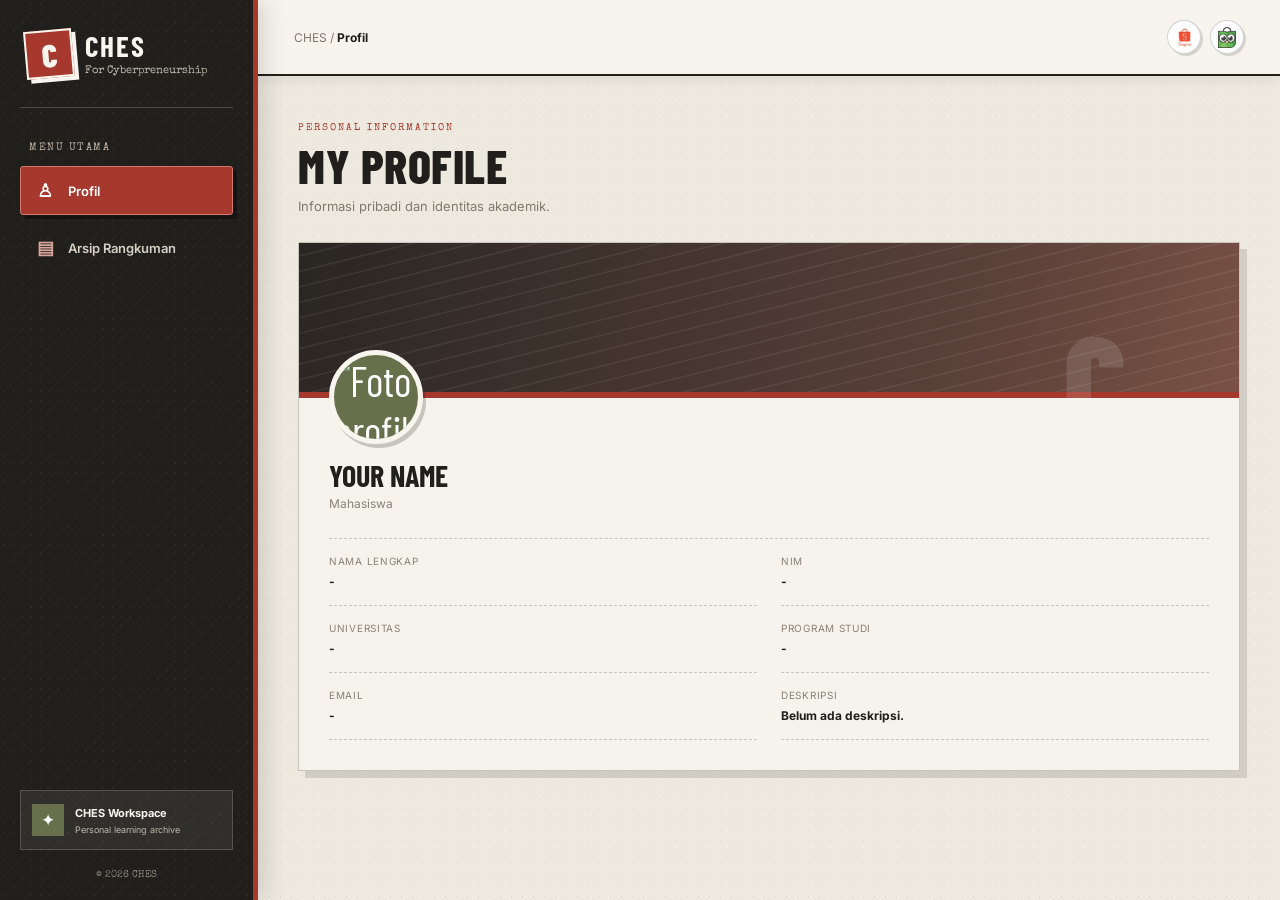
==== commit 330b79eb: "Update index.html" ====
--- a/index.html
+++ b/index.html
@@ -1,23 +1,34 @@
+
 <!DOCTYPE html>
 <html lang="id">
 <head>
     <meta charset="UTF-8">
     <meta name="viewport" content="width=device-width, initial-scale=1.0">
-    <title>ches website</title>
+
+    <meta name="theme-color" content="#211f1c">
+    <meta name="description" content="CHES - Arsip Rangkuman Cyberpreneurship">
+
+    <title>CHES - Cyberpreneurship</title>
+
     <link rel="icon" type="image/png" href="assets/ches-logo.png">
-
-    <link rel="stylesheet" href="style.css?v=2">
+    <link rel="stylesheet" href="style.css?v=3">
 
     <link rel="preconnect" href="https://fonts.googleapis.com">
-    <link href="https://fonts.googleapis.com/css2?family=Inter:wght@400;500;600;700;800&display=swap" rel="stylesheet">
+    <link rel="preconnect" href="https://fonts.gstatic.com" crossorigin>
+
+    <link href="https://fonts.googleapis.com/css2?family=Inter:wght@400;500;600;700;800&family=Barlow+Condensed:wght@500;600;700;800;900&family=Special+Elite&display=swap" rel="stylesheet">
 </head>
+
 <body>
 
 <div class="app">
 
+    <!-- SIDEBAR -->
     <aside class="sidebar" id="sidebar">
+
         <div class="brand">
             <div class="brand-icon">C</div>
+
             <div>
                 <h2>CHES</h2>
                 <span>For Cyberpreneurship</span>
@@ -27,348 +38,301 @@
         <div class="nav-label">MENU UTAMA</div>
 
         <nav>
-            <a class="nav-link active" data-page="dashboard">
-                <span>▦</span> Dashboard
+            <a href="#profile" class="nav-link active" data-page="profile">
+                <span>♙</span>
+                Profil
             </a>
-            <a class="nav-link" data-page="profile">
-                <span>♙</span> Profile
-            </a>
-            <a class="nav-link" data-page="course">
-                <span>▤</span> Mata Kuliah
+
+            <a href="#archive" class="nav-link" data-page="archive">
+                <span>▤</span>
+                Arsip Rangkuman
             </a>
         </nav>
 
         <div class="sidebar-bottom">
+
             <div class="sidebar-info">
                 <div class="info-icon">✦</div>
+
                 <div>
                     <strong>CHES Workspace</strong>
-                    <small>Personal learning space</small>
-                </div>
-            </div>
-            <div class="sidebar-footer">© 2026 CHES</div>
+                    <small>Personal learning archive</small>
+                </div>
+            </div>
+
+            <div class="sidebar-footer">
+                © 2026 CHES
+            </div>
+
         </div>
+
     </aside>
 
+
+    <!-- MAIN CONTENT -->
     <main class="main-content">
 
+        <!-- TOPBAR -->
         <header class="topbar">
-            <button class="menu-toggle" onclick="toggleSidebar()">☰</button>
-            <div class="breadcrumb">Workspace / <strong id="breadcrumb">Dashboard</strong></div>
-            <div class="topbar-actions">
-
-            <div class="topbar-actions">
-                
+
+            <button
+                class="menu-toggle"
+                id="menuToggle"
+                aria-label="Buka menu"
+                aria-expanded="false"
+            >
+                ☰
+            </button>
+
+            <div class="breadcrumb">
+                CHES / <strong id="breadcrumb">Profil</strong>
+            </div>
+
+            <!-- LOGO MARKETPLACE -->
             <div class="marketplace-links">
-                <a href="https://shopee.co.id/roofair"
-                   class="marketplace-link"
-                   target="_blank"
-                   rel="noopener noreferrer"
-                   aria-label="Buka Shopee">
+
+                <a
+                    href="https://shopee.co.id/roofair"
+                    class="marketplace-link"
+                    target="_blank"
+                    rel="noopener noreferrer"
+                    aria-label="Kunjungi Shopee"
+                >
                     <img src="assets/shopee-logo.png" alt="Shopee">
                 </a>
-        
-                <a href="https://www.tokopedia.com/roofairofficial"
-                   class="marketplace-link"
-                   target="_blank"
-                   rel="noopener noreferrer"
-                   aria-label="Buka Tokopedia">
+
+                <a
+                    href="https://www.tokopedia.com/roofairofficial"
+                    class="marketplace-link"
+                    target="_blank"
+                    rel="noopener noreferrer"
+                    aria-label="Kunjungi Tokopedia"
+                >
                     <img src="assets/tokped-logo.png" alt="Tokopedia">
                 </a>
-            </div>
-        
-            <div class="top-profile">
-                <div class="avatar" id="topAvatar">U</div>
-                <span id="topName">User</span>
-            </div>
-        
-        </div>
+
+            </div>
+
         </header>
+
+
         <div class="content">
 
-            <section class="page active" id="dashboard">
-
-                <div class="welcome">
-                    <div>
-                        <span class="eyebrow">PERSONAL LEARNING SPACE</span>
-                        <h1>Welcome back, <span id="welcomeName">Student</span>!</h1>
-                        <p>Kelola materi dan rangkuman perkuliahanmu di satu tempat.</p>
-                    </div>
-                    <div class="welcome-decoration">✦</div>
-                </div>
-
-                <div class="section-heading">
-                    <div>
-                        <h2>Overview</h2>
-                        <p>Ringkasan aktivitas pembelajaranmu.</p>
-                    </div>
-                </div>
-
-                <div class="stats-grid">
-                    <div class="stat-card">
-                        <div class="stat-icon blue">▤</div>
-                        <span>Total Mata Kuliah</span>
-                        <h2>01</h2>
-                        <small>Mata kuliah aktif</small>
-                    </div>
-
-                    <div class="stat-card">
-                        <div class="stat-icon purple">▣</div>
-                        <span>Total Materi</span>
-                        <h2 id="totalMaterials">0</h2>
-                        <small>Materi tersimpan</small>
-                    </div>
-
-                    <div class="stat-card">
-                        <div class="stat-icon green">✓</div>
-                        <span>Dokumen</span>
-                        <h2 id="totalFiles">0</h2>
-                        <small>File terlampir</small>
-                    </div>
-                </div>
-
-                <div class="dashboard-grid">
-                    <div class="panel course-panel">
-                        <div class="panel-heading">
-                            <div>
-                                <h3>Mata Kuliah Saya</h3>
-                                <p>Ruang belajar utama</p>
-                            </div>
-                            <span class="status">Aktif</span>
-                        </div>
-
-                        <div class="course-preview">
-                            <div class="course-icon">📚</div>
-                            <div class="course-info">
-                                <span class="eyebrow">MY COURSE</span>
-                                <h3 id="dashboardCourse">Nama Mata Kuliah</h3>
-                                <p id="dashboardLecturer">Nama Dosen</p>
-                            </div>
-                        </div>
-
-                        <div class="course-bottom">
-                            <span id="dashboardCount">0 materi tersedia</span>
-                            <button class="text-button" onclick="showPage('course')">
-                                Buka Materi →
-                            </button>
-                        </div>
-                    </div>
-
-                    <div class="panel activity-panel">
-                        <div class="panel-heading">
-                            <div>
-                                <h3>Aktivitas Terbaru</h3>
-                                <p>Materi yang terakhir ditambahkan</p>
-                            </div>
-                        </div>
-                        <div id="recentActivities" class="activity-list">
-                            <div class="empty-state">Belum ada aktivitas.</div>
-                        </div>
-                    </div>
-                </div>
-            </section>
-
-            <section class="page" id="profile">
+            <!-- ====================== -->
+            <!-- PROFILE PAGE -->
+            <!-- ====================== -->
+
+            <section class="page active" id="profile">
 
                 <div class="page-heading">
                     <span class="eyebrow">PERSONAL INFORMATION</span>
+
                     <h1>My Profile</h1>
-                    <p>Informasi pribadi dan identitas akademik.</p>
-                </div>
+
+                    <p>
+                        Informasi pribadi dan identitas akademik.
+                    </p>
+                </div>
+
 
                 <div class="profile-card">
+
                     <div class="profile-cover"></div>
 
                     <div class="profile-body">
-                        <div class="profile-avatar" id="profileAvatar">U</div>
+
+                        <img
+                            src="assets/profile.jpg"
+                            alt="Foto profil"
+                            class="profile-avatar"
+                            id="profilePhoto"
+                        >
 
                         <div class="profile-name">
-                            <h2 id="profileDisplayName">Your Name</h2>
+
+                            <h2 id="profileDisplayName">
+                                Your Name
+                            </h2>
+
                             <p>Mahasiswa</p>
+
                         </div>
 
-                        <button class="primary-button edit-profile-btn" onclick="openProfileModal()">
-                            ✎ Edit Profile
-                        </button>
 
                         <div class="profile-details">
+
                             <div class="detail-item">
                                 <span>Nama Lengkap</span>
                                 <strong id="profileName">-</strong>
                             </div>
+
                             <div class="detail-item">
                                 <span>NIM</span>
                                 <strong id="profileNim">-</strong>
                             </div>
+
                             <div class="detail-item">
                                 <span>Universitas</span>
                                 <strong id="profileUniversity">-</strong>
                             </div>
+
                             <div class="detail-item">
                                 <span>Program Studi</span>
                                 <strong id="profileMajor">-</strong>
                             </div>
+
                             <div class="detail-item">
                                 <span>Email</span>
                                 <strong id="profileEmail">-</strong>
                             </div>
+
                             <div class="detail-item">
                                 <span>Deskripsi</span>
-                                <strong id="profileBio">Belum ada deskripsi.</strong>
-                            </div>
+                                <strong id="profileBio">
+                                    Belum ada deskripsi.
+                                </strong>
+                            </div>
+
                         </div>
-                    </div>
-                </div>
+
+                    </div>
+
+                </div>
+
             </section>
 
-            <section class="page" id="course">
+
+            <!-- ====================== -->
+            <!-- ARCHIVE PAGE -->
+            <!-- ====================== -->
+
+            <section class="page" id="archive">
 
                 <div class="page-heading">
-                    <span class="eyebrow">ACADEMIC WORKSPACE</span>
-                    <h1>My Course</h1>
-                    <p>Kelola dan simpan seluruh rangkuman materi perkuliahan.</p>
-                </div>
-
+
+                    <span class="eyebrow">ACADEMIC DOCUMENTATION</span>
+
+                    <h1>Arsip Rangkuman</h1>
+
+                    <p>
+                        Kumpulan rangkuman materi perkuliahan Cyberpreneurship.
+                    </p>
+
+                </div>
+
+
+                <!-- COURSE INFORMATION -->
                 <div class="course-header">
-                    <div class="course-header-icon">📖</div>
+
+                    <div class="course-header-icon">
+                        📚
+                    </div>
+
                     <div class="course-header-info">
-                        <span class="eyebrow">ACTIVE COURSE</span>
-                        <h2 id="courseTitle">Nama Mata Kuliah</h2>
-                        <p id="courseLecturer">Nama Dosen</p>
-                    </div>
-                    <button class="outline-button" onclick="openCourseModal()">✎ Edit</button>
-                </div>
-
+
+                        <span class="eyebrow">MY COURSE</span>
+
+                        <h2 id="courseTitle">
+                            Cyberpreneurship
+                        </h2>
+
+                        <p id="courseLecturer">
+                            Materi Perkuliahan
+                        </p>
+
+                    </div>
+
+                    <div class="course-status">
+                        ARSIP
+                    </div>
+
+                </div>
+
+
+                <!-- ARCHIVE STATISTICS -->
+                <div class="archive-summary">
+
+                    <div>
+                        <span>Total Rangkuman</span>
+                        <h2 id="totalMaterials">0</h2>
+                    </div>
+
+                    <div>
+                        <span>Pertemuan</span>
+                        <h2>01 - 16</h2>
+                    </div>
+
+                    <div>
+                        <span>Status</span>
+                        <h2 class="readonly-label">READ ONLY</h2>
+                    </div>
+
+                </div>
+
+
+                <!-- MATERIAL LIST -->
                 <div class="materials-heading">
+
                     <div>
                         <h2>Daftar Materi</h2>
-                        <p>Seluruh rangkuman materi perkuliahanmu.</p>
-                    </div>
-                    <button class="primary-button" onclick="openMaterialModal()">
-                        + Tambah Materi
-                    </button>
-                </div>
+
+                        <p>
+                            Pilih materi untuk membaca rangkumannya.
+                        </p>
+                    </div>
+
+                </div>
+
 
                 <div class="materials-list" id="materialsList">
-                    <div class="empty-card">
-                        <div>📂</div>
-                        <h3>Belum ada materi</h3>
-                        <p>Mulai tambahkan rangkuman materi perkuliahanmu.</p>
-                        <button class="primary-button" onclick="openMaterialModal()">
-                            + Tambah Materi Pertama
-                        </button>
-                    </div>
+
+                    <!-- Diisi otomatis oleh script.js -->
+
                 </div>
 
             </section>
 
         </div>
+
     </main>
+
 </div>
 
-<div class="modal-overlay" id="profileModal">
-    <div class="modal">
+
+<!-- MOBILE SIDEBAR OVERLAY -->
+<div class="sidebar-overlay" id="sidebarOverlay"></div>
+
+
+<!-- DETAIL RANGKUMAN MODAL -->
+<div class="modal-overlay" id="detailModal">
+
+    <div class="modal detail-modal">
+
         <div class="modal-header">
-            <h2>Edit Profile</h2>
-            <button onclick="closeModal('profileModal')">✕</button>
+
+            <div>
+                <span class="eyebrow">MATERIAL DETAILS</span>
+                <h2 id="detailTitle">Detail Materi</h2>
+            </div>
+
+            <button
+                class="close-modal"
+                id="closeDetail"
+                aria-label="Tutup"
+            >
+                ✕
+            </button>
+
         </div>
 
-        <form id="profileForm">
-            <label>Nama Lengkap</label>
-            <input id="inputName" required>
-
-            <label>NIM</label>
-            <input id="inputNim">
-
-            <label>Universitas</label>
-            <input id="inputUniversity">
-
-            <label>Program Studi</label>
-            <input id="inputMajor">
-
-            <label>Email</label>
-            <input id="inputEmail" type="email">
-
-            <label>Deskripsi Diri</label>
-            <textarea id="inputBio" rows="3"></textarea>
-
-            <label>Foto Profil</label>
-            <input id="inputPhoto" type="file" accept="image/*">
-
-            <div class="modal-actions">
-                <button type="button" class="outline-button" onclick="closeModal('profileModal')">Batal</button>
-                <button type="submit" class="primary-button">Simpan</button>
-            </div>
-        </form>
+        <div id="detailContent" class="detail-content"></div>
+
     </div>
+
 </div>
 
-<div class="modal-overlay" id="courseModal">
-    <div class="modal">
-        <div class="modal-header">
-            <h2>Edit Mata Kuliah</h2>
-            <button onclick="closeModal('courseModal')">✕</button>
-        </div>
-
-        <form id="courseForm">
-            <label>Nama Mata Kuliah</label>
-            <input id="inputCourse" required>
-
-            <label>Nama Dosen</label>
-            <input id="inputLecturer">
-
-            <div class="modal-actions">
-                <button type="button" class="outline-button" onclick="closeModal('courseModal')">Batal</button>
-                <button type="submit" class="primary-button">Simpan</button>
-            </div>
-        </form>
-    </div>
-</div>
-
-<div class="modal-overlay" id="materialModal">
-    <div class="modal">
-        <div class="modal-header">
-            <h2 id="materialModalTitle">Tambah Materi</h2>
-            <button onclick="closeModal('materialModal')">✕</button>
-        </div>
-
-        <form id="materialForm">
-            <input type="hidden" id="editMaterialId">
-
-            <label>Judul Materi</label>
-            <input id="inputMaterialTitle" placeholder="Contoh: Materi 1 - Pengenalan" required>
-
-            <label>Deskripsi Singkat</label>
-            <input id="inputMaterialDescription" placeholder="Deskripsi materi">
-
-            <label>Rangkuman Materi</label>
-            <textarea id="inputMaterialContent" rows="7" placeholder="Tuliskan rangkuman materi di sini..."></textarea>
-
-            <label>Upload Dokumen (PDF, DOCX, PPTX, dll.)</label>
-            <input id="inputMaterialFile" type="file">
-
-            <small class="file-note">File maksimal 2 MB per dokumen.</small>
-
-            <div id="existingFile" class="existing-file"></div>
-
-            <div class="modal-actions">
-                <button type="button" class="outline-button" onclick="closeModal('materialModal')">Batal</button>
-                <button type="submit" class="primary-button">Simpan Materi</button>
-            </div>
-        </form>
-    </div>
-</div>
-
-<div class="modal-overlay" id="detailModal">
-    <div class="modal detail-modal">
-        <div class="modal-header">
-            <h2 id="detailTitle">Detail Materi</h2>
-            <button onclick="closeModal('detailModal')">✕</button>
-        </div>
-        <div id="detailContent" class="detail-content"></div>
-    </div>
-</div>
 
 <script src="script.js" defer></script>
+
 </body>
 </html>
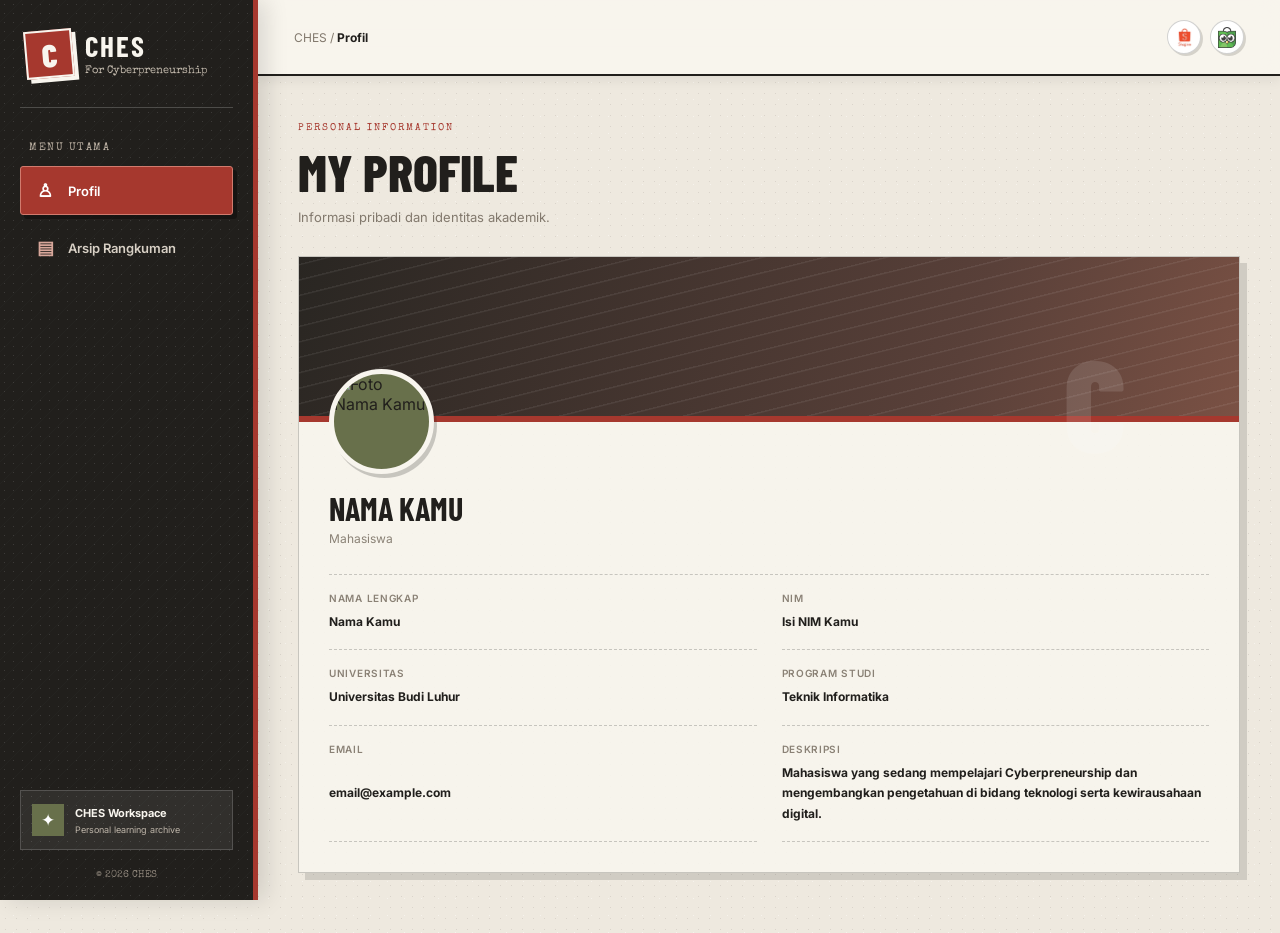
==== commit f5f7a6ac: "Update index.html" ====
--- a/index.html
+++ b/index.html
@@ -8,7 +8,7 @@
     <meta name="theme-color" content="#211f1c">
     <meta name="description" content="CHES - Arsip Rangkuman Cyberpreneurship">
 
-    <title>CHES - Cyberpreneurship</title>
+    <title>ches website</title>
 
     <link rel="icon" type="image/png" href="assets/ches-logo.png">
     <link rel="stylesheet" href="style.css?v=3">
--- a/style.css
+++ b/style.css
@@ -1,3 +1,4 @@
+
 :root {
     --ink: #211f1c;
     --ink-soft: #514b43;
@@ -26,8 +27,8 @@
     color: var(--ink);
     background-color: var(--paper);
     background-image:
-        radial-gradient(rgba(40, 34, 27, .10) .65px, transparent .65px),
-        radial-gradient(rgba(255, 255, 255, .45) .8px, transparent .8px);
+        radial-gradient(rgba(40,34,27,.10) .65px, transparent .65px),
+        radial-gradient(rgba(255,255,255,.45) .8px, transparent .8px);
     background-position: 0 0, 5px 6px;
     background-size: 11px 11px, 17px 17px;
     font-family: 'Inter', sans-serif;
@@ -39,8 +40,9 @@
     font: inherit;
 }
 
-button {
-    cursor: pointer;
+button,
+a {
+    -webkit-tap-highlight-color: transparent;
 }
 
 a {
@@ -48,27 +50,46 @@
     text-decoration: none;
 }
 
+button {
+    cursor: pointer;
+}
+
 .app {
     display: flex;
     min-height: 100vh;
 }
 
-/* SIDEBAR */
+/* =========================
+   SIDEBAR
+========================= */
+
 .sidebar {
     position: fixed;
     inset: 0 auto 0 0;
-    z-index: 20;
+    z-index: 30;
+
     display: flex;
     flex-direction: column;
+
     width: 258px;
     padding: 30px 20px 20px;
+
     overflow-y: auto;
+
     color: var(--paper-light);
+
     background-color: var(--ink);
     background-image:
-        linear-gradient(135deg, transparent 48%, rgba(255,255,255,.035) 49%, transparent 51%),
+        linear-gradient(
+            135deg,
+            transparent 48%,
+            rgba(255,255,255,.035) 49%,
+            transparent 51%
+        ),
         radial-gradient(rgba(255,255,255,.12) .7px, transparent .8px);
+
     background-size: 22px 22px, 9px 9px;
+
     border-right: 5px solid var(--red);
     box-shadow: 8px 0 22px rgba(0,0,0,.12);
 }
@@ -85,13 +106,18 @@
     display: grid;
     width: 48px;
     height: 48px;
+    flex-shrink: 0;
     place-items: center;
+
     color: var(--paper-light);
     background: var(--red);
+
     border: 2px solid var(--paper-light);
+
     font-family: 'Barlow Condensed', sans-serif;
     font-size: 32px;
     font-weight: 900;
+
     transform: rotate(-5deg);
     box-shadow: 4px 4px 0 var(--paper-light);
 }
@@ -130,13 +156,15 @@
     align-items: center;
     gap: 13px;
     padding: 13px 14px;
+
     color: #d8d0c5;
     border: 1px solid transparent;
     border-radius: var(--radius);
+
     font-size: 13px;
     font-weight: 600;
+
     transition: .2s ease;
-    cursor: pointer;
 }
 
 .nav-link span {
@@ -211,7 +239,11 @@
     text-align: center;
 }
 
-/* MAIN AREA + TOPBAR */
+
+/* =========================
+   MAIN CONTENT
+========================= */
+
 .main-content {
     width: calc(100% - 258px);
     min-width: 0;
@@ -222,15 +254,19 @@
 .topbar {
     position: sticky;
     top: 0;
-    z-index: 15;
+    z-index: 20;
+
     display: flex;
     align-items: center;
     justify-content: space-between;
+
     min-height: 76px;
     padding: 12px 36px;
-    background: rgba(248,245,238,.94);
+
+    background: rgba(248,245,238,.96);
     border-bottom: 2px solid var(--ink);
     box-shadow: 0 4px 12px rgba(33,31,28,.07);
+
     backdrop-filter: blur(12px);
 }
 
@@ -243,22 +279,10 @@
     color: var(--ink);
 }
 
-.topbar-actions {
-    display: flex;
-    align-items: center;
-    gap: 18px;
-}
-
-.menu-toggle {
-    display: none;
-    padding: 7px 10px;
-    color: var(--paper-light);
-    background: var(--ink);
-    border: 0;
-    font-size: 18px;
-}
-
-/* Logo marketplace kecil di ujung kanan atas */
+/* =========================
+   MARKETPLACE LOGOS
+========================= */
+
 .marketplace-links {
     display: flex;
     align-items: center;
@@ -272,11 +296,14 @@
     height: 34px;
     place-items: center;
     overflow: hidden;
+
     background: white;
     border: 1px solid rgba(33,31,28,.2);
     border-radius: 50%;
+
     box-shadow: 2px 2px 0 rgba(33,31,28,.16);
-    transition: transform .2s ease, box-shadow .2s ease;
+
+    transition: .2s ease;
 }
 
 .marketplace-link:hover {
@@ -291,30 +318,26 @@
     object-fit: contain;
 }
 
-.top-profile {
-    display: flex;
-    align-items: center;
-    gap: 9px;
-    padding-left: 15px;
-    border-left: 1px solid var(--line);
-    font-size: 12px;
-    font-weight: 700;
-}
-
-.avatar {
-    display: grid;
-    width: 34px;
-    height: 34px;
+/* MOBILE MENU BUTTON */
+
+.menu-toggle {
+    display: none;
+    width: 38px;
+    height: 38px;
     place-items: center;
-    color: white;
-    background: var(--olive);
-    border: 2px solid var(--ink);
-    border-radius: 50%;
-    font-family: 'Barlow Condensed', sans-serif;
+
+    color: var(--paper-light);
+    background: var(--ink);
+    border: 1px solid var(--ink);
+
     font-size: 19px;
 }
 
-/* CONTENT */
+
+/* =========================
+   CONTENT
+========================= */
+
 .content {
     width: min(100%, 1440px);
     margin: 0 auto;
@@ -323,7 +346,7 @@
 
 .page {
     display: none;
-    animation: pageIn .35s ease both;
+    animation: pageIn .3s ease both;
 }
 
 .page.active {
@@ -331,8 +354,15 @@
 }
 
 @keyframes pageIn {
-    from { opacity: 0; transform: translateY(8px); }
-    to { opacity: 1; transform: translateY(0); }
+    from {
+        opacity: 0;
+        transform: translateY(8px);
+    }
+
+    to {
+        opacity: 1;
+        transform: translateY(0);
+    }
 }
 
 .eyebrow {
@@ -343,649 +373,576 @@
     letter-spacing: 2px;
 }
 
-.welcome {
+
+/* =========================
+   PAGE HEADING
+========================= */
+
+.page-heading {
+    margin-bottom: 28px;
+}
+
+.page-heading h1 {
+    margin: 12px 0 9px;
+
+    font-family: 'Barlow Condensed', sans-serif;
+    font-size: clamp(38px, 5vw, 52px);
+    font-weight: 800;
+    line-height: .98;
+
+    text-transform: uppercase;
+}
+
+.page-heading p {
+    margin: 0;
+    color: #82796d;
+    font-size: 13px;
+    line-height: 1.7;
+}
+
+
+/* =========================
+   PROFILE
+========================= */
+
+.profile-card {
+    overflow: hidden;
+
+    background: rgba(248,245,238,.9);
+    border: 1px solid var(--line);
+    box-shadow: var(--shadow);
+}
+
+.profile-cover {
     position: relative;
+    height: 165px;
+
+    background-color: var(--ink);
+
+    background-image:
+        repeating-linear-gradient(
+            -14deg,
+            transparent 0 13px,
+            rgba(255,255,255,.07) 14px 15px
+        ),
+        linear-gradient(
+            110deg,
+            #292622,
+            #594039 70%,
+            #7a5144
+        );
+
+    border-bottom: 6px solid var(--red);
+}
+
+.profile-cover::after {
+    position: absolute;
+    right: 8%;
+    bottom: -20px;
+
+    width: 100px;
+    height: 100px;
+
+    content: 'C';
+
+    color: rgba(255,255,255,.12);
+
+    font-family: 'Barlow Condensed', sans-serif;
+    font-size: 130px;
+    font-weight: 900;
+    line-height: 1;
+}
+
+.profile-body {
+    position: relative;
+    padding: 0 30px 30px;
+}
+
+.profile-avatar {
+    display: block;
+
+    width: 105px;
+    height: 105px;
+
+    margin-top: -53px;
+
+    object-fit: cover;
+    object-position: center;
+
+    background: var(--olive);
+
+    border: 5px solid var(--paper-light);
+    border-radius: 50%;
+
+    box-shadow: 3px 4px 0 rgba(33,31,28,.22);
+}
+
+.profile-name {
+    margin-top: 15px;
+}
+
+.profile-name h2 {
+    margin: 0;
+
+    font-family: 'Barlow Condensed', sans-serif;
+    font-size: 32px;
+    text-transform: uppercase;
+}
+
+.profile-name p {
+    margin: 4px 0 0;
+    color: #8a8175;
+    font-size: 12px;
+}
+
+.profile-details {
+    display: grid;
+    grid-template-columns: repeat(2, minmax(0, 1fr));
+
+    gap: 0 25px;
+    margin-top: 28px;
+
+    border-top: 1px dashed var(--line);
+}
+
+.detail-item {
+    display: grid;
+    gap: 8px;
+    padding: 17px 0;
+
+    border-bottom: 1px dashed var(--line);
+}
+
+.detail-item span {
+    color: #8a8175;
+    font-size: 10px;
+    font-weight: 600;
+    text-transform: uppercase;
+    letter-spacing: .7px;
+}
+
+.detail-item strong {
+    overflow-wrap: anywhere;
+    font-size: 12px;
+    line-height: 1.7;
+}
+
+
+/* =========================
+   COURSE HEADER
+========================= */
+
+.course-header {
     display: flex;
     align-items: center;
-    justify-content: space-between;
-    min-height: 220px;
-    padding: 34px 40px;
-    overflow: hidden;
-    color: var(--paper-light);
-    background-color: var(--ink);
-    background-image:
-        linear-gradient(115deg, rgba(33,31,28,.98) 0%, rgba(33,31,28,.91) 58%, rgba(91,43,35,.82) 100%),
-        repeating-linear-gradient( -12deg, transparent 0 8px, rgba(255,255,255,.05) 9px 10px);
-    border: 2px solid var(--ink);
+    gap: 18px;
+
+    padding: 23px;
+
+    background: rgba(248,245,238,.9);
+    border: 1px solid var(--line);
     box-shadow: var(--shadow);
 }
 
-.welcome::before,
-.welcome::after {
-    position: absolute;
-    content: '';
-    pointer-events: none;
-}
-
-.welcome::before {
-    top: -55px;
-    right: 14%;
-    width: 170px;
-    height: 330px;
-    border: 1px solid rgba(255,255,255,.13);
-    transform: rotate(32deg);
-}
-
-.welcome::after {
-    right: 0;
-    bottom: 0;
-    width: 42%;
-    height: 7px;
-    background: var(--red);
-    transform: rotate(-2deg);
-}
-
-.welcome .eyebrow {
-    color: #d78b7e;
-}
-
-.welcome h1,
-.page-heading h1 {
-    margin: 12px 0 9px;
+.course-header-icon {
+    display: grid;
+    flex: 0 0 auto;
+
+    width: 65px;
+    height: 65px;
+
+    place-items: center;
+
+    background: #e5d9c8;
+    border: 1px solid var(--line);
+
+    font-size: 30px;
+    transform: rotate(-3deg);
+}
+
+.course-header-info {
+    flex: 1;
+    min-width: 0;
+}
+
+.course-header-info h2 {
+    margin: 5px 0;
+
     font-family: 'Barlow Condensed', sans-serif;
-    font-size: clamp(38px, 5vw, 58px);
-    font-weight: 800;
-    line-height: .98;
-    letter-spacing: .5px;
+    font-size: 27px;
     text-transform: uppercase;
 }
 
-.welcome h1 span {
-    color: #d87969;
-}
-
-.welcome p {
-    max-width: 520px;
+.course-header-info p {
     margin: 0;
-    color: #d0c8bd;
-    font-size: 13px;
-    line-height: 1.7;
-}
-
-.welcome-decoration {
-    position: relative;
-    z-index: 1;
-    margin-right: 35px;
-    color: #d87969;
-    font-size: 90px;
-    transform: rotate(15deg);
-    text-shadow: 5px 5px 0 rgba(255,255,255,.12);
-}
-
-.section-heading,
+    color: #82796d;
+    font-size: 11px;
+}
+
+.course-status {
+    padding: 7px 12px;
+
+    color: white;
+    background: var(--olive);
+
+    font-family: 'Special Elite', cursive;
+    font-size: 10px;
+    letter-spacing: 1px;
+
+    transform: rotate(2deg);
+}
+
+
+/* =========================
+   ARCHIVE SUMMARY
+========================= */
+
+.archive-summary {
+    display: grid;
+    grid-template-columns: repeat(3, minmax(0, 1fr));
+    gap: 15px;
+
+    margin-top: 23px;
+}
+
+.archive-summary > div {
+    padding: 19px;
+
+    background: rgba(248,245,238,.9);
+    border: 1px solid var(--line);
+    box-shadow: 4px 4px 0 rgba(33,31,28,.10);
+}
+
+.archive-summary span {
+    color: #82796d;
+    font-size: 10px;
+    font-weight: 600;
+}
+
+.archive-summary h2 {
+    margin: 8px 0 0;
+
+    font-family: 'Barlow Condensed', sans-serif;
+    font-size: 29px;
+}
+
+.archive-summary .readonly-label {
+    color: var(--olive);
+    font-size: 19px;
+}
+
+
+/* =========================
+   MATERIAL LIST
+========================= */
+
 .materials-heading {
     display: flex;
     align-items: end;
     justify-content: space-between;
     gap: 16px;
+
     margin: 42px 0 18px;
 }
 
-.section-heading h2,
 .materials-heading h2 {
     margin: 0;
+
     font-family: 'Barlow Condensed', sans-serif;
     font-size: 29px;
     font-weight: 800;
+
     text-transform: uppercase;
 }
 
-.section-heading p,
 .materials-heading p {
     margin: 4px 0 0;
     color: #82796d;
     font-size: 12px;
 }
 
-.stats-grid {
+.materials-list {
     display: grid;
-    grid-template-columns: repeat(3, minmax(0, 1fr));
-    gap: 18px;
-}
-
-.stat-card,
-.panel,
-.profile-card,
-.course-header,
-.empty-card {
-    background: rgba(248,245,238,.88);
+    gap: 14px;
+}
+
+.material-card {
+    display: flex;
+    align-items: center;
+    gap: 16px;
+
+    min-width: 0;
+    padding: 18px 20px;
+
+    background: rgba(248,245,238,.9);
     border: 1px solid var(--line);
-    box-shadow: var(--shadow);
-}
-
-.stat-card {
-    position: relative;
-    min-height: 160px;
-    padding: 21px;
-    overflow: hidden;
-}
-
-.stat-card::after {
-    position: absolute;
-    right: -16px;
-    bottom: -35px;
-    width: 95px;
-    height: 95px;
-    content: '';
-    border: 1px solid rgba(33,31,28,.12);
-    border-radius: 50%;
-}
-
-.stat-icon {
+    box-shadow: 4px 4px 0 rgba(33,31,28,.10);
+
+    transition: .2s ease;
+}
+
+.material-card:hover {
+    border-color: var(--red);
+    transform: translateY(-2px);
+    box-shadow: 5px 6px 0 rgba(33,31,28,.13);
+}
+
+.material-icon {
     display: grid;
-    width: 37px;
-    height: 37px;
+    flex: 0 0 auto;
+
+    width: 48px;
+    height: 48px;
+
     place-items: center;
-    margin-bottom: 14px;
+
     color: white;
-    font-size: 17px;
-    transform: rotate(-4deg);
-}
-
-.stat-icon.blue { background: #536a78; }
-.stat-icon.purple { background: #776078; }
-.stat-icon.green { background: var(--olive); }
-
-.stat-card > span {
-    display: block;
-    color: #71695e;
-    font-size: 11px;
-    font-weight: 600;
-}
-
-.stat-card h2 {
-    margin: 4px 0 1px;
-    font-family: 'Barlow Condensed', sans-serif;
-    font-size: 34px;
-    line-height: 1;
-}
-
-.stat-card small {
-    color: #958b7e;
-    font-size: 10px;
-}
-
-.dashboard-grid {
-    display: grid;
-    grid-template-columns: 1.15fr .85fr;
-    gap: 20px;
-    margin-top: 22px;
-}
-
-.panel {
+    background: var(--red);
+
+    font-size: 22px;
+
+    transform: rotate(-3deg);
+}
+
+.material-info {
+    flex: 1;
     min-width: 0;
-    padding: 23px;
-}
-
-.panel-heading {
-    display: flex;
-    align-items: flex-start;
-    justify-content: space-between;
-    gap: 12px;
-    padding-bottom: 17px;
-    border-bottom: 1px dashed var(--line);
-}
-
-.panel-heading h3 {
+}
+
+.material-info h3 {
     margin: 0;
+
     font-family: 'Barlow Condensed', sans-serif;
     font-size: 23px;
     text-transform: uppercase;
 }
 
-.panel-heading p {
-    margin: 3px 0 0;
-    color: #8a8175;
-    font-size: 11px;
-}
-
-.status {
-    padding: 5px 10px;
-    color: white;
-    background: var(--olive);
-    font-family: 'Special Elite', cursive;
-    font-size: 10px;
-    transform: rotate(2deg);
-}
-
-.course-preview {
-    display: flex;
-    align-items: center;
-    gap: 16px;
-    padding: 23px 0;
-}
-
-.course-icon,
-.course-header-icon {
-    display: grid;
-    flex: 0 0 auto;
-    width: 58px;
-    height: 58px;
-    place-items: center;
-    background: #e5d9c8;
-    border: 1px solid var(--line);
-    font-size: 27px;
-    transform: rotate(-3deg);
-}
-
-.course-info h3 {
-    margin: 5px 0;
-    font-family: 'Barlow Condensed', sans-serif;
-    font-size: 24px;
-    text-transform: uppercase;
-}
-
-.course-info p {
-    margin: 0;
+.material-info p {
+    margin: 4px 0 0;
+
     color: #82796d;
     font-size: 11px;
-}
-
-.course-bottom {
-    display: flex;
-    align-items: center;
-    justify-content: space-between;
-    gap: 10px;
-    padding-top: 14px;
-    border-top: 1px dashed var(--line);
-    color: #82796d;
+    line-height: 1.6;
+}
+
+.material-date {
+    color: #968b7e;
     font-size: 10px;
-}
-
-.text-button {
-    padding: 0;
-    color: var(--red);
-    background: none;
-    border: 0;
-    font-size: 11px;
+    white-space: nowrap;
+}
+
+.read-button {
+    flex: 0 0 auto;
+
+    padding: 9px 14px;
+
+    color: white;
+    background: var(--red);
+    border: 1px solid var(--red-dark);
+
+    font-size: 10px;
     font-weight: 800;
-}
-
-.text-button:hover {
-    color: var(--red-dark);
-    text-decoration: underline;
-}
-
-.activity-list {
-    display: grid;
-    gap: 11px;
-    padding-top: 17px;
-}
-
-.empty-state {
-    padding: 25px 8px;
-    color: #93897d;
-    font-family: 'Special Elite', cursive;
-    font-size: 12px;
-    text-align: center;
-}
-
-/* PAGE HEADINGS */
-.page-heading {
-    margin-bottom: 28px;
-}
-
-.page-heading h1 {
-    margin-top: 8px;
-    font-size: 48px;
-}
-
-.page-heading p {
-    margin: 0;
-    color: #82796d;
-    font-size: 13px;
-}
-
-/* PROFILE */
-.profile-card {
-    overflow: hidden;
-}
-
-.profile-cover {
-    position: relative;
-    height: 155px;
-    background-color: var(--ink);
-    background-image:
-        repeating-linear-gradient(-14deg, transparent 0 13px, rgba(255,255,255,.07) 14px 15px),
-        linear-gradient(110deg, #292622, #594039 70%, #7a5144);
-    border-bottom: 6px solid var(--red);
-}
-
-.profile-cover::after {
-    position: absolute;
-    right: 8%;
-    bottom: -20px;
-    width: 100px;
-    height: 100px;
-    content: 'C';
-    color: rgba(255,255,255,.12);
-    font-family: 'Barlow Condensed', sans-serif;
-    font-size: 130px;
-    font-weight: 900;
-    line-height: 1;
-}
-
-.profile-body {
-    position: relative;
-    padding: 0 30px 30px;
-}
-
-.profile-avatar {
-    position: relative;
-    display: grid;
-    width: 94px;
-    height: 94px;
-    place-items: center;
-    margin-top: -48px;
-    color: white;
-    background: var(--olive);
-    border: 5px solid var(--paper-light);
-    border-radius: 50%;
-    font-family: 'Barlow Condensed', sans-serif;
-    font-size: 42px;
-    box-shadow: 3px 4px 0 rgba(33,31,28,.22);
-}
-
-.profile-name {
-    margin-top: 13px;
-}
-
-.profile-name h2 {
-    margin: 0;
-    font-family: 'Barlow Condensed', sans-serif;
-    font-size: 30px;
-    text-transform: uppercase;
-}
-
-.profile-name p {
-    margin: 3px 0 0;
-    color: #8a8175;
-    font-size: 12px;
-}
-
-.edit-profile-btn {
-    position: absolute;
-    top: 15px;
-    right: 30px;
-}
-
-.profile-details {
-    display: grid;
-    grid-template-columns: repeat(2, minmax(0, 1fr));
-    gap: 0 24px;
-    margin-top: 27px;
-    border-top: 1px dashed var(--line);
-}
-
-.detail-item {
-    display: grid;
-    gap: 7px;
-    padding: 16px 0;
-    border-bottom: 1px dashed var(--line);
-}
-
-.detail-item span {
-    color: #8a8175;
-    font-size: 10px;
-    text-transform: uppercase;
-    letter-spacing: .7px;
-}
-
-.detail-item strong {
-    overflow-wrap: anywhere;
-    font-size: 12px;
-}
-
-/* COURSE */
-.course-header {
-    display: flex;
-    align-items: center;
-    gap: 18px;
-    padding: 23px;
-}
-
-.course-header-icon {
-    width: 65px;
-    height: 65px;
-    font-size: 30px;
-}
-
-.course-header-info {
-    flex: 1;
-    min-width: 0;
-}
-
-.course-header-info h2 {
-    margin: 5px 0;
-    font-family: 'Barlow Condensed', sans-serif;
-    font-size: 27px;
-    text-transform: uppercase;
-}
-
-.course-header-info p {
-    margin: 0;
-    color: #82796d;
-    font-size: 11px;
-}
-
-.materials-heading {
-    margin-top: 38px;
-}
-
-.materials-list {
-    display: grid;
-    gap: 14px;
+
+    box-shadow: 3px 3px 0 var(--ink);
+
+    transition: .2s ease;
+}
+
+.read-button:hover {
+    background: var(--red-dark);
+    transform: translate(2px, 2px);
+    box-shadow: 1px 1px 0 var(--ink);
 }
 
 .empty-card {
     padding: 45px 20px;
+
+    background: rgba(248,245,238,.9);
+    border: 1px solid var(--line);
+
     text-align: center;
 }
 
-.empty-card > div {
-    font-size: 36px;
+.empty-card div {
+    font-size: 35px;
 }
 
 .empty-card h3 {
     margin: 12px 0 6px;
+
     font-family: 'Barlow Condensed', sans-serif;
     font-size: 25px;
     text-transform: uppercase;
 }
 
 .empty-card p {
-    margin: 0 0 19px;
     color: #82796d;
     font-size: 12px;
 }
 
-/* BUTTONS */
-.primary-button,
-.outline-button {
-    display: inline-flex;
-    align-items: center;
-    justify-content: center;
-    gap: 7px;
-    min-height: 39px;
-    padding: 10px 16px;
-    border-radius: 2px;
-    font-size: 11px;
-    font-weight: 800;
-    transition: .2s ease;
-}
-
-.primary-button {
-    color: white;
-    background: var(--red);
-    border: 1px solid var(--red-dark);
-    box-shadow: 3px 3px 0 var(--ink);
-}
-
-.primary-button:hover {
-    background: var(--red-dark);
-    box-shadow: 1px 1px 0 var(--ink);
-    transform: translate(2px, 2px);
-}
-
-.outline-button {
-    color: var(--ink);
-    background: transparent;
-    border: 1px solid var(--ink);
-}
-
-.outline-button:hover {
-    color: white;
-    background: var(--ink);
-}
-
-/* MODALS + FORM */
+
+/* =========================
+   DETAIL MODAL
+========================= */
+
 .modal-overlay {
     position: fixed;
     inset: 0;
     z-index: 100;
+
     display: none;
     align-items: center;
     justify-content: center;
+
     padding: 20px;
     overflow-y: auto;
-    background: rgba(18,17,15,.72);
-    backdrop-filter: blur(4px);
-}
-
-.modal-overlay.show,
-.modal-overlay.active {
+
+    background: rgba(18,17,15,.75);
+    backdrop-filter: blur(5px);
+}
+
+.modal-overlay.show {
     display: flex;
 }
 
 .modal {
-    width: min(100%, 530px);
-    max-height: min(88vh, 850px);
-    padding: 25px;
+    width: min(100%, 750px);
+    max-height: 88vh;
+
+    padding: 27px;
     overflow-y: auto;
+
     background-color: var(--paper-light);
-    background-image: radial-gradient(rgba(40,34,27,.08) .6px, transparent .7px);
+    background-image:
+        radial-gradient(rgba(40,34,27,.08) .6px, transparent .7px);
+
     background-size: 10px 10px;
+
     border: 2px solid var(--ink);
     box-shadow: 9px 9px 0 rgba(0,0,0,.35);
+
     animation: modalIn .22s ease both;
 }
 
-.detail-modal {
-    width: min(100%, 720px);
-}
-
 @keyframes modalIn {
-    from { opacity: 0; transform: translateY(12px) rotate(-1deg); }
-    to { opacity: 1; transform: translateY(0) rotate(0); }
+    from {
+        opacity: 0;
+        transform: translateY(12px) rotate(-1deg);
+    }
+
+    to {
+        opacity: 1;
+        transform: translateY(0) rotate(0);
+    }
 }
 
 .modal-header {
     display: flex;
-    align-items: center;
+    align-items: flex-start;
     justify-content: space-between;
-    gap: 12px;
+    gap: 15px;
+
     margin-bottom: 22px;
-    padding-bottom: 13px;
+    padding-bottom: 15px;
+
     border-bottom: 2px solid var(--ink);
 }
 
 .modal-header h2 {
-    margin: 0;
+    margin: 7px 0 0;
+
     font-family: 'Barlow Condensed', sans-serif;
-    font-size: 28px;
+    font-size: 30px;
     text-transform: uppercase;
 }
 
-.modal-header button {
-    width: 31px;
-    height: 31px;
+.close-modal {
+    width: 34px;
+    height: 34px;
+    flex-shrink: 0;
+
     color: white;
     background: var(--red);
     border: 0;
-    font-size: 15px;
-}
-
-.modal form {
-    display: grid;
-    gap: 9px;
-}
-
-.modal label {
-    margin-top: 8px;
-    color: var(--ink-soft);
+
+    font-size: 16px;
+}
+
+.detail-meta {
+    margin-bottom: 18px;
+    padding: 11px 13px;
+
+    color: #82796d;
+    background: #e9e2d7;
+    border-left: 3px solid var(--red);
+
     font-size: 11px;
-    font-weight: 800;
-}
-
-.modal input:not([type="file"]),
-.modal textarea {
-    width: 100%;
-    padding: 11px 12px;
-    color: var(--ink);
-    background: rgba(255,255,255,.7);
-    border: 1px solid #bdb3a5;
-    border-radius: 2px;
-    outline: none;
+}
+
+.detail-description {
+    margin-bottom: 22px;
+    color: #82796d;
     font-size: 12px;
-    transition: border .2s, box-shadow .2s;
-}
-
-.modal input:focus,
-.modal textarea:focus {
-    border-color: var(--red);
-    box-shadow: 3px 3px 0 rgba(166,56,46,.15);
-}
-
-.modal input[type="file"] {
-    width: 100%;
-    padding: 9px;
-    background: #e9e2d7;
-    border: 1px dashed #9c9183;
-    font-size: 11px;
-}
-
-.modal textarea {
-    min-height: 90px;
-    resize: vertical;
-}
-
-.file-note {
-    color: #8a8175;
-    font-size: 10px;
-}
-
-.modal-actions {
-    display: flex;
-    justify-content: flex-end;
-    gap: 10px;
-    margin-top: 17px;
-    padding-top: 16px;
-    border-top: 1px dashed var(--line);
-}
-
-.existing-file {
-    color: var(--red);
-    font-size: 11px;
-}
-
-.detail-content {
+    line-height: 1.8;
+}
+
+.detail-content h3 {
+    margin: 20px 0 12px;
+
+    font-family: 'Barlow Condensed', sans-serif;
+    font-size: 23px;
+    text-transform: uppercase;
+}
+
+.summary-content {
     color: var(--ink-soft);
     font-size: 13px;
-    line-height: 1.8;
+    line-height: 1.9;
+
     overflow-wrap: anywhere;
 }
 
-/* SCROLLBAR */
+.summary-content p {
+    margin: 0 0 14px;
+    white-space: pre-wrap;
+}
+
+.summary-content ul,
+.summary-content ol {
+    padding-left: 23px;
+}
+
+.detail-file {
+    display: inline-flex;
+    align-items: center;
+    gap: 8px;
+
+    margin-top: 10px;
+    padding: 11px 14px;
+
+    color: white;
+    background: var(--olive);
+
+    font-size: 11px;
+    font-weight: 700;
+
+    overflow-wrap: anywhere;
+}
+
+
+/* =========================
+   SIDEBAR OVERLAY
+========================= */
+
+.sidebar-overlay {
+    display: none;
+}
+
+
+/* =========================
+   SCROLLBAR
+========================= */
+
 * {
     scrollbar-width: thin;
     scrollbar-color: #948779 #e2dbd0;
@@ -1004,27 +961,58 @@
     border: 2px solid #e2dbd0;
 }
 
-/* RESPONSIVE */
+
+/* =========================
+   TABLET
+========================= */
+
 @media (max-width: 1100px) {
+
     .content {
         padding: 30px 25px 45px;
     }
 
-    .dashboard-grid {
-        grid-template-columns: 1fr;
-    }
-}
+    .material-date {
+        display: none;
+    }
+
+}
+
+
+/* =========================
+   MOBILE
+========================= */
 
 @media (max-width: 760px) {
+
     .sidebar {
-        width: 258px;
+        width: min(280px, 82vw);
+
         transform: translateX(-105%);
         transition: transform .25s ease;
     }
 
-    .sidebar.open,
-    .sidebar.active {
+    .sidebar.open {
         transform: translateX(0);
+    }
+
+    .sidebar-overlay {
+        position: fixed;
+        inset: 0;
+        z-index: 25;
+
+        display: block;
+
+        background: rgba(0,0,0,.55);
+        opacity: 0;
+        visibility: hidden;
+
+        transition: .25s ease;
+    }
+
+    .sidebar-overlay.show {
+        opacity: 1;
+        visibility: visible;
     }
 
     .main-content {
@@ -1033,16 +1021,14 @@
     }
 
     .topbar {
-        justify-content: flex-start;
-        gap: 13px;
-        min-height: 66px;
+        min-height: 65px;
         padding: 10px 15px;
+        gap: 12px;
     }
 
     .menu-toggle {
-        display: inline-grid;
+        display: grid;
         flex: 0 0 auto;
-        place-items: center;
     }
 
     .breadcrumb {
@@ -1051,10 +1037,6 @@
         font-size: 10px;
     }
 
-    .topbar-actions {
-        gap: 9px;
-    }
-
     .marketplace-links {
         gap: 6px;
     }
@@ -1065,113 +1047,217 @@
     }
 
     .marketplace-link img {
-        width: 18px;
-        height: 18px;
-    }
-
-    .top-profile {
-        gap: 6px;
-        padding-left: 8px;
-        font-size: 10px;
-    }
-
-    .avatar {
-        width: 30px;
-        height: 30px;
+        width: 19px;
+        height: 19px;
     }
 
     .content {
-        padding: 24px 16px 40px;
-    }
-
-    .welcome {
-        min-height: 190px;
-        padding: 27px 23px;
-    }
-
-    .welcome-decoration {
-        margin-right: 0;
-        font-size: 58px;
-    }
-
-    .stats-grid {
-        grid-template-columns: 1fr;
-        gap: 12px;
-    }
-
-    .stat-card {
-        min-height: 135px;
+        padding: 25px 16px 40px;
+    }
+
+    .page-heading {
+        margin-bottom: 23px;
+    }
+
+    .page-heading h1 {
+        font-size: 42px;
+    }
+
+    .page-heading p {
+        font-size: 12px;
+    }
+
+    /* PROFILE MOBILE */
+
+    .profile-cover {
+        height: 125px;
+    }
+
+    .profile-body {
+        padding: 0 19px 23px;
+    }
+
+    .profile-avatar {
+        width: 90px;
+        height: 90px;
+        margin-top: -45px;
+    }
+
+    .profile-name h2 {
+        font-size: 27px;
     }
 
     .profile-details {
         grid-template-columns: 1fr;
-    }
-
-    .profile-body {
-        padding-right: 20px;
-        padding-left: 20px;
-    }
-
-    .edit-profile-btn {
-        top: 22px;
-        right: 20px;
-    }
+        gap: 0;
+        margin-top: 22px;
+    }
+
+    .detail-item {
+        padding: 13px 0;
+    }
+
+    /* COURSE MOBILE */
 
     .course-header {
-        flex-wrap: wrap;
+        gap: 13px;
         padding: 17px;
     }
 
-    .course-header-info {
-        flex-basis: calc(100% - 85px);
-    }
-
-    .course-header > .outline-button {
-        margin-left: auto;
-    }
-
-    .section-heading,
+    .course-header-icon {
+        width: 52px;
+        height: 52px;
+        font-size: 24px;
+    }
+
+    .course-header-info h2 {
+        font-size: 22px;
+    }
+
+    .course-status {
+        display: none;
+    }
+
+    /* SUMMARY MOBILE */
+
+    .archive-summary {
+        grid-template-columns: repeat(2, minmax(0, 1fr));
+        gap: 10px;
+    }
+
+    .archive-summary > div {
+        padding: 15px;
+    }
+
+    .archive-summary h2 {
+        font-size: 25px;
+    }
+
+    .archive-summary .readonly-label {
+        font-size: 16px;
+    }
+
+    .archive-summary > div:last-child {
+        grid-column: span 2;
+    }
+
+    /* MATERIAL MOBILE */
+
     .materials-heading {
-        align-items: flex-start;
-    }
-}
-
-@media (max-width: 430px) {
-    .top-profile span {
-        display: none;
-    }
-
-    .top-profile {
-        padding-left: 7px;
-    }
-
-    .welcome h1 {
+        margin-top: 32px;
+    }
+
+    .materials-heading h2 {
+        font-size: 26px;
+    }
+
+    .material-card {
+        display: grid;
+        grid-template-columns: 43px minmax(0, 1fr);
+        gap: 12px;
+
+        padding: 15px;
+    }
+
+    .material-icon {
+        width: 43px;
+        height: 43px;
+        font-size: 19px;
+    }
+
+    .material-info h3 {
+        font-size: 20px;
+    }
+
+    .material-info p {
+        font-size: 10px;
+    }
+
+    .read-button {
+        grid-column: 1 / -1;
+        width: 100%;
+        min-height: 38px;
+    }
+
+    /* MODAL MOBILE */
+
+    .modal-overlay {
+        align-items: flex-end;
+        padding: 10px;
+    }
+
+    .modal {
+        max-height: 90vh;
+        padding: 20px;
+    }
+
+    .modal-header h2 {
+        font-size: 25px;
+    }
+
+}
+
+
+/* =========================
+   SMALL MOBILE
+========================= */
+
+@media (max-width: 380px) {
+
+    .topbar {
+        gap: 8px;
+        padding: 9px 10px;
+    }
+
+    .breadcrumb {
+        font-size: 9px;
+    }
+
+    .marketplace-links {
+        gap: 5px;
+    }
+
+    .marketplace-link {
+        width: 27px;
+        height: 27px;
+    }
+
+    .marketplace-link img {
+        width: 17px;
+        height: 17px;
+    }
+
+    .content {
+        padding: 22px 12px 35px;
+    }
+
+    .page-heading h1 {
         font-size: 36px;
     }
 
-    .welcome-decoration {
-        font-size: 42px;
-    }
-
-    .section-heading h2,
-    .materials-heading h2 {
-        font-size: 25px;
-    }
-
-    .materials-heading {
-        flex-direction: column;
-    }
-
-    .edit-profile-btn {
-        position: static;
-        margin-top: 18px;
-    }
-
-    .modal {
-        padding: 18px;
-    }
-
-    .modal-actions {
-        flex-wrap: wrap;
-    }
-}
+    .archive-summary span {
+        font-size: 9px;
+    }
+
+    .archive-summary h2 {
+        font-size: 22px;
+    }
+
+}
+
+
+/* =========================
+   REDUCED MOTION
+========================= */
+
+@media (prefers-reduced-motion: reduce) {
+
+    *,
+    *::before,
+    *::after {
+        scroll-behavior: auto !important;
+        animation-duration: .01ms !important;
+        transition-duration: .01ms !important;
+    }
+
+}
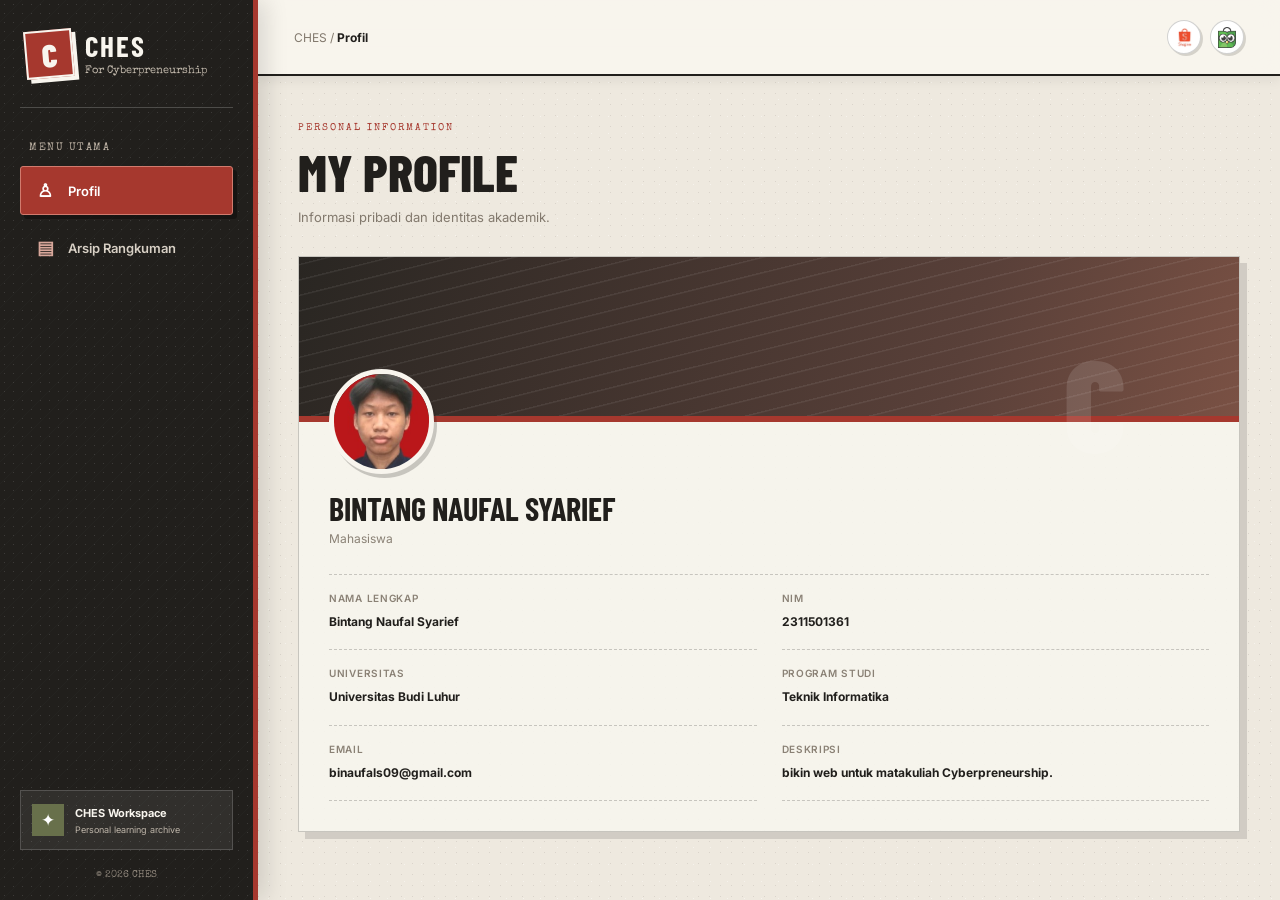
==== commit 8a6fdcbf: "Update index.html" ====
--- a/index.html
+++ b/index.html
@@ -1,4 +1,3 @@
-
 <!DOCTYPE html>
 <html lang="id">
 <head>
